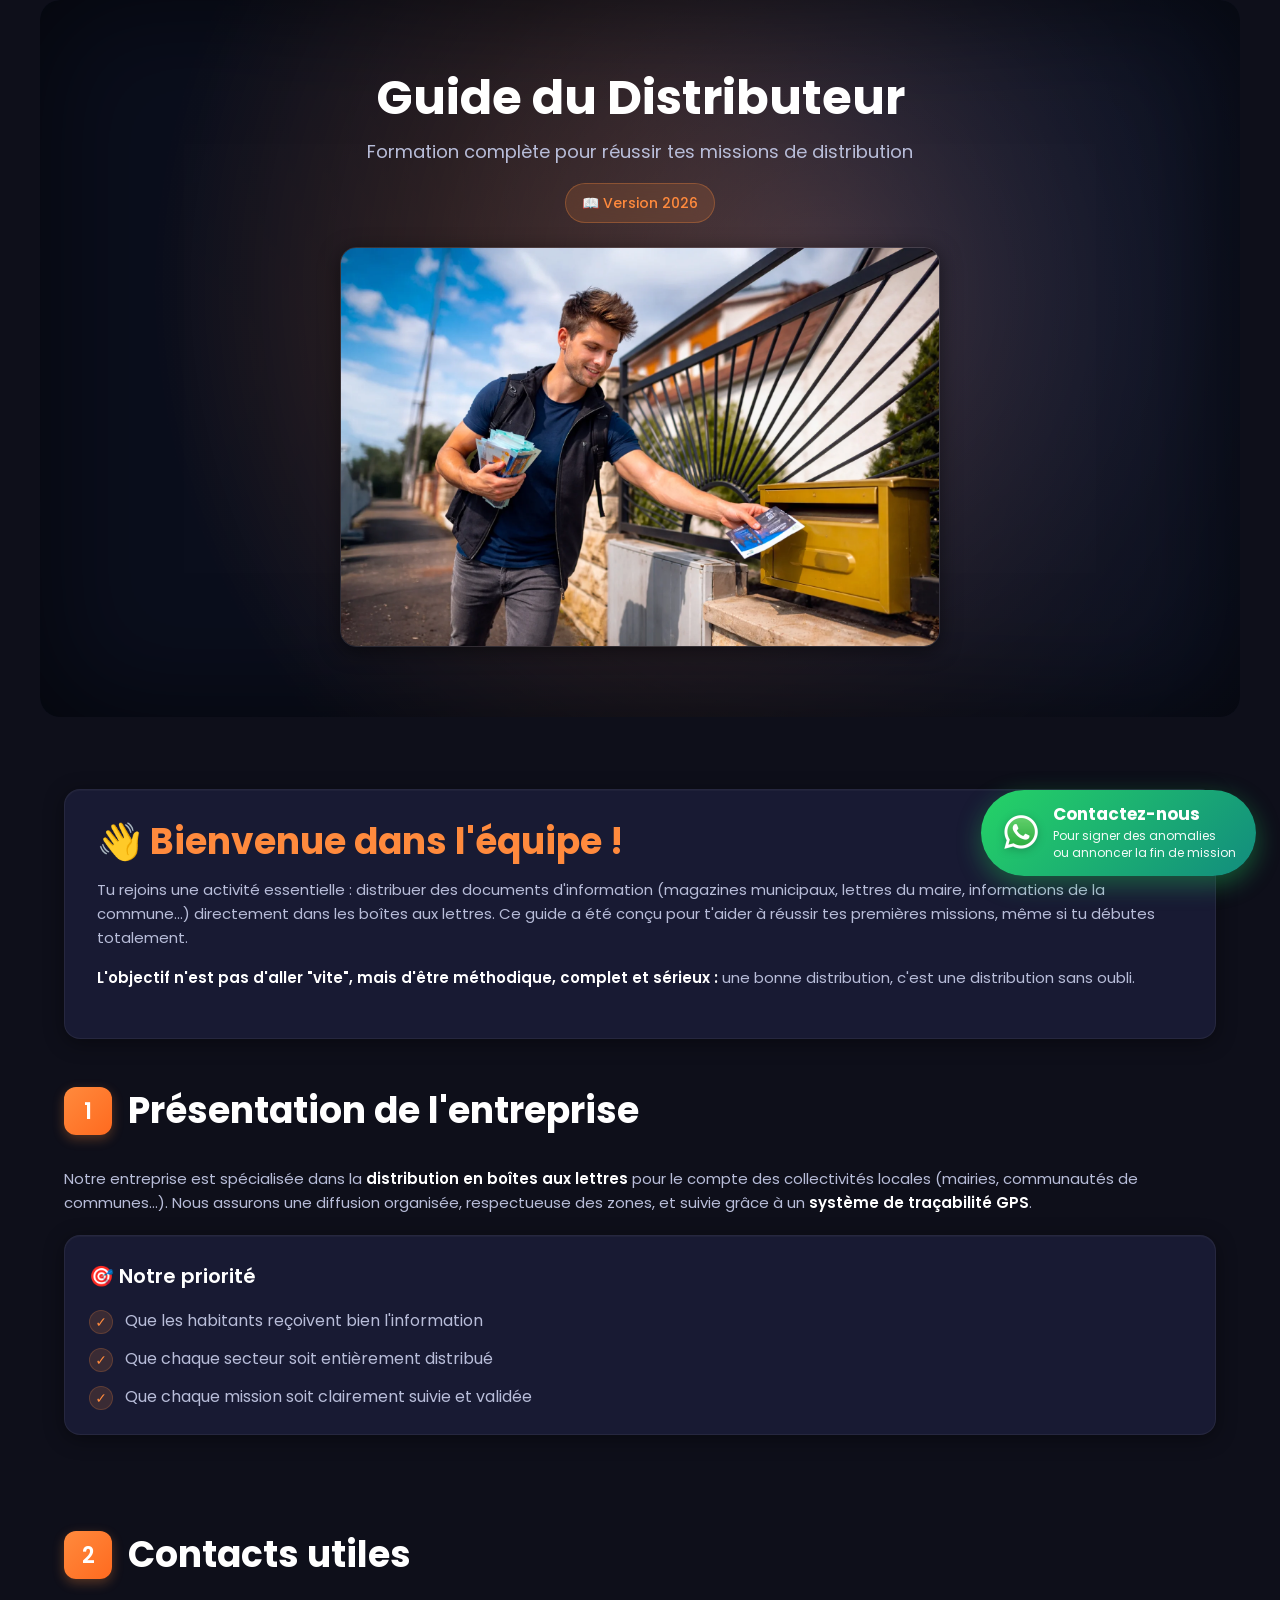
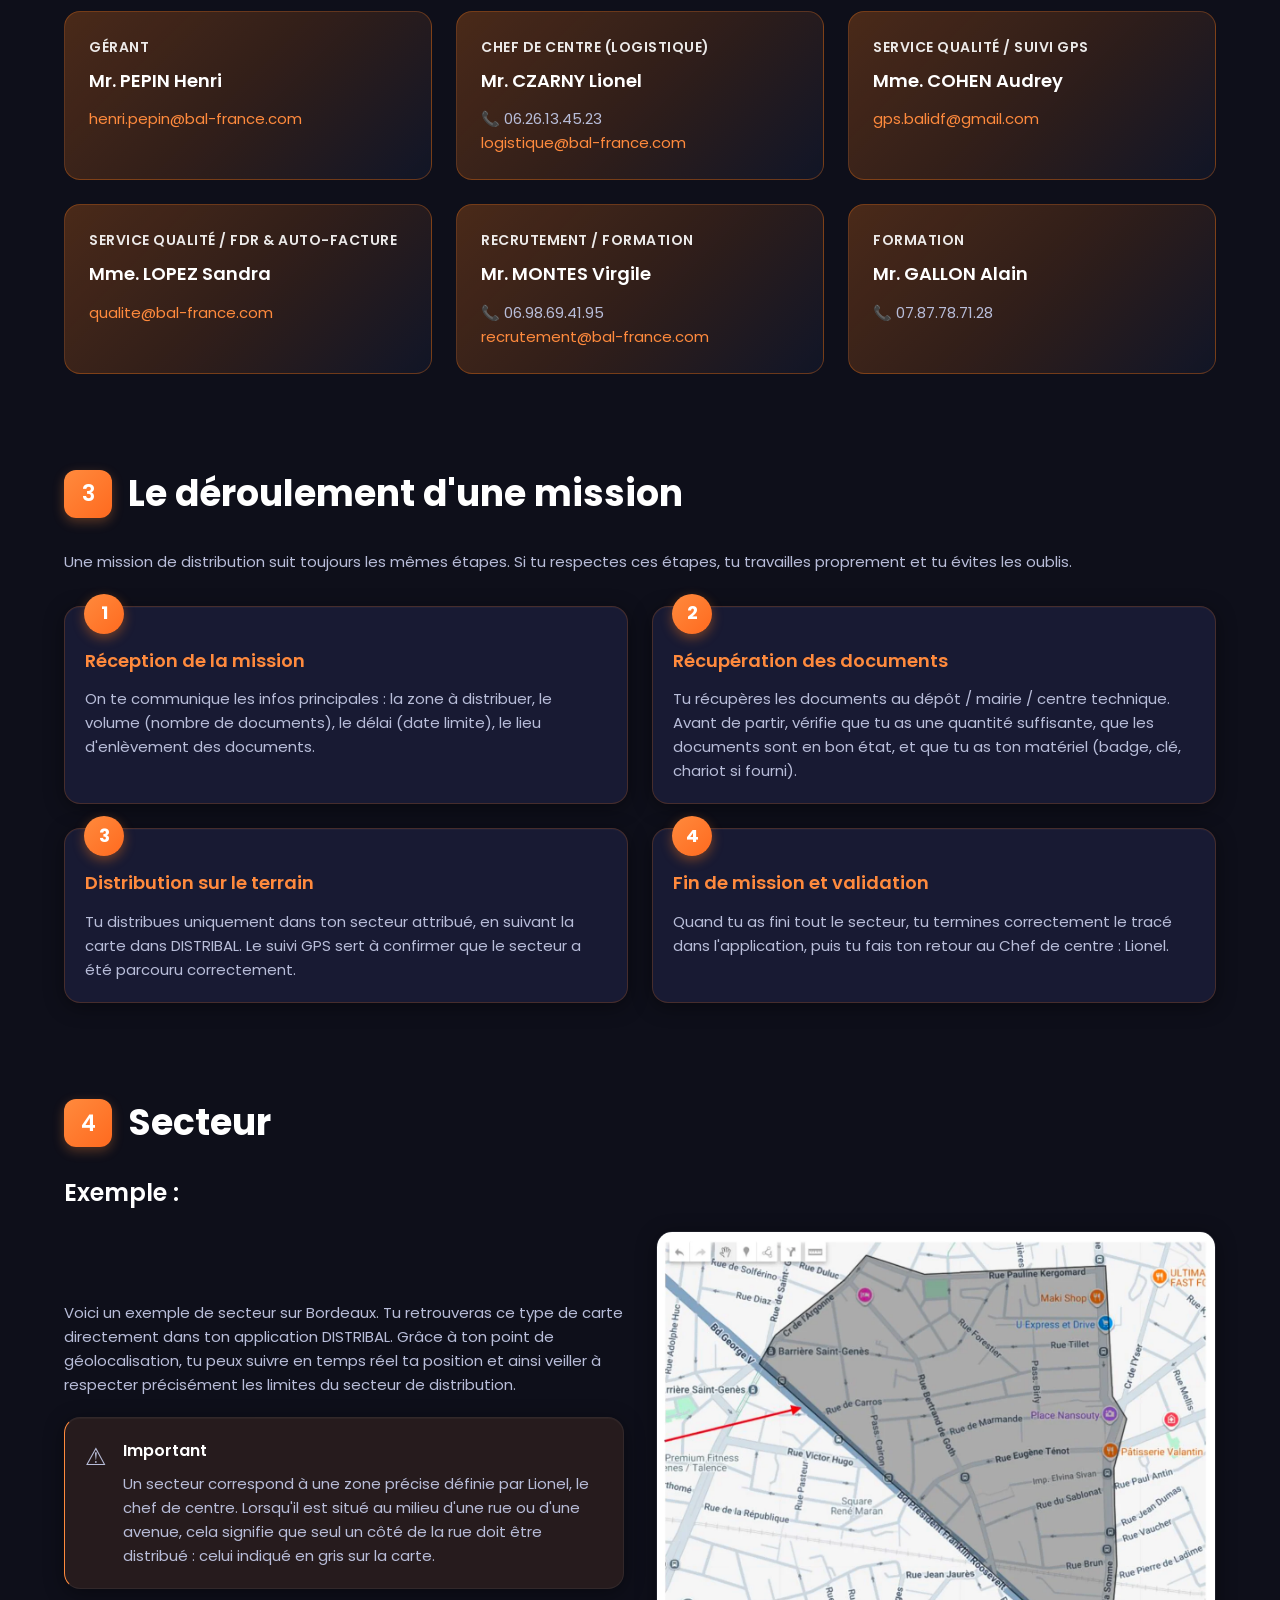
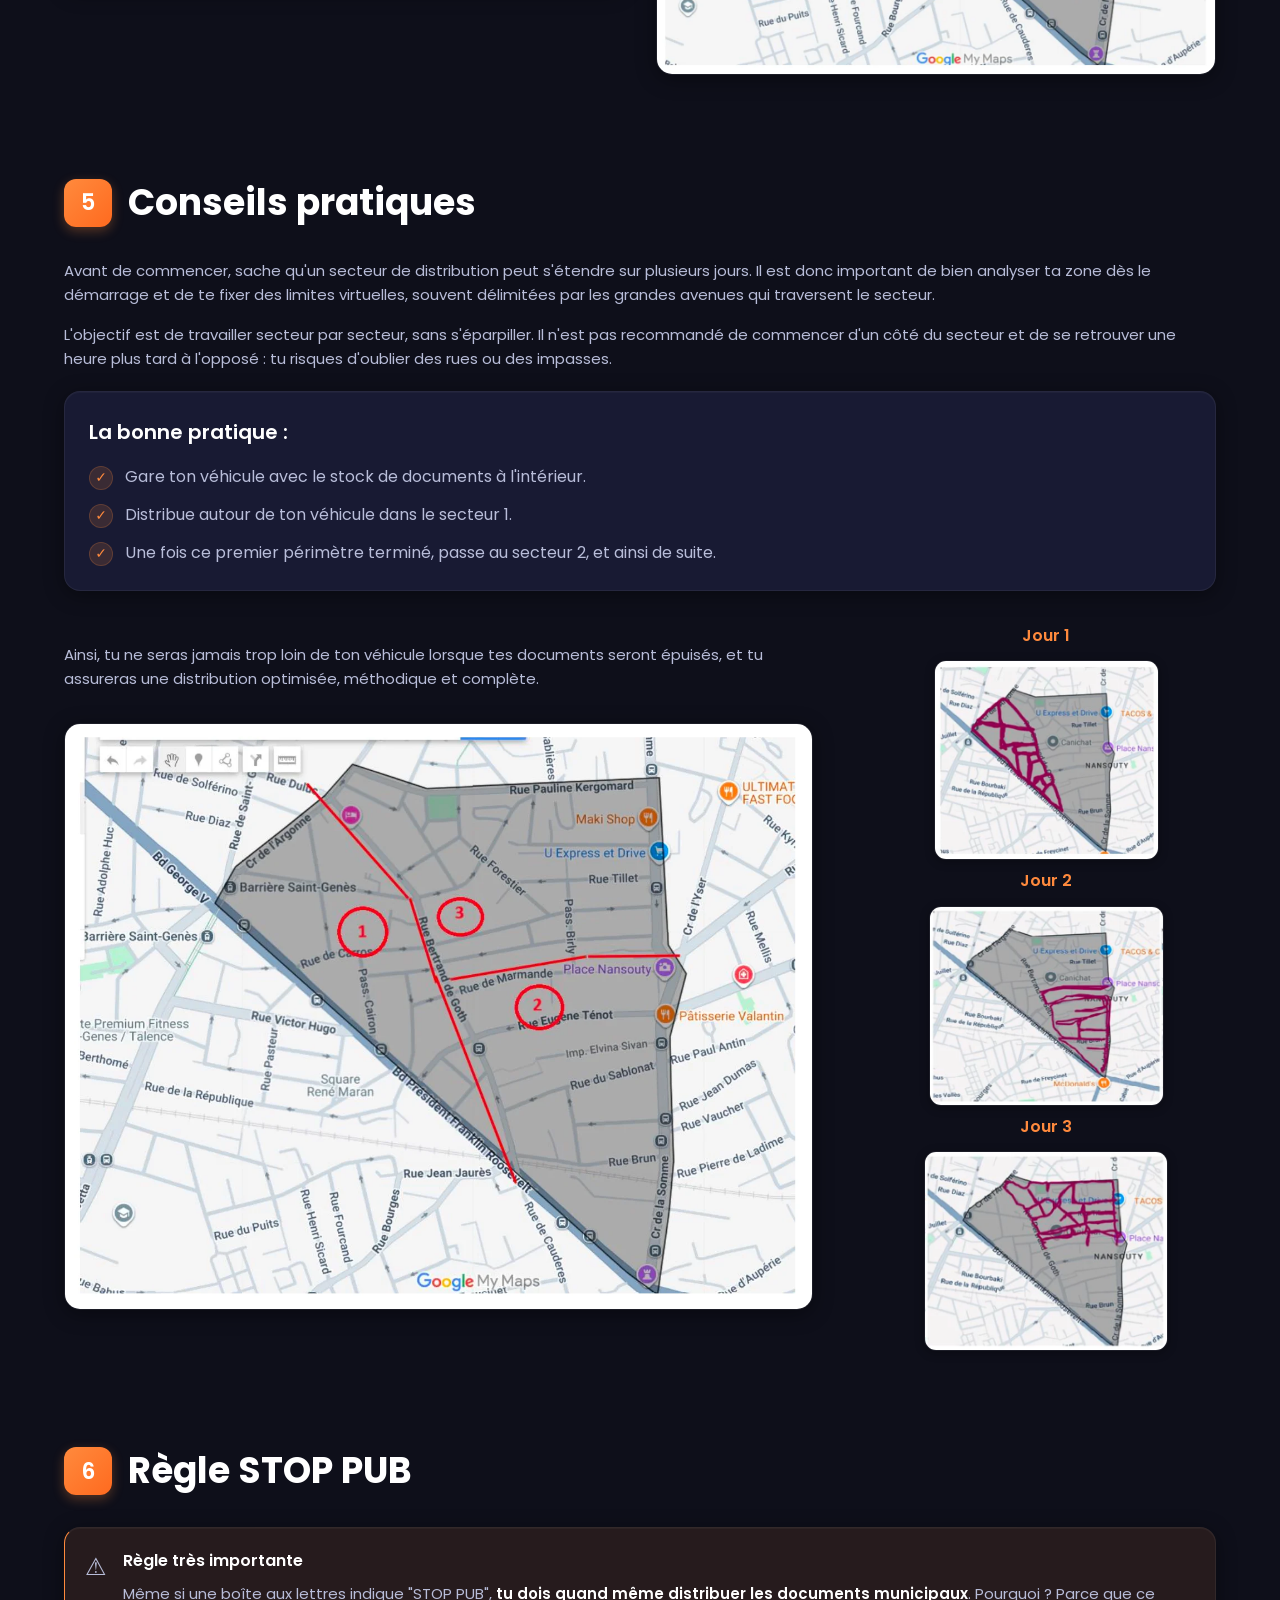
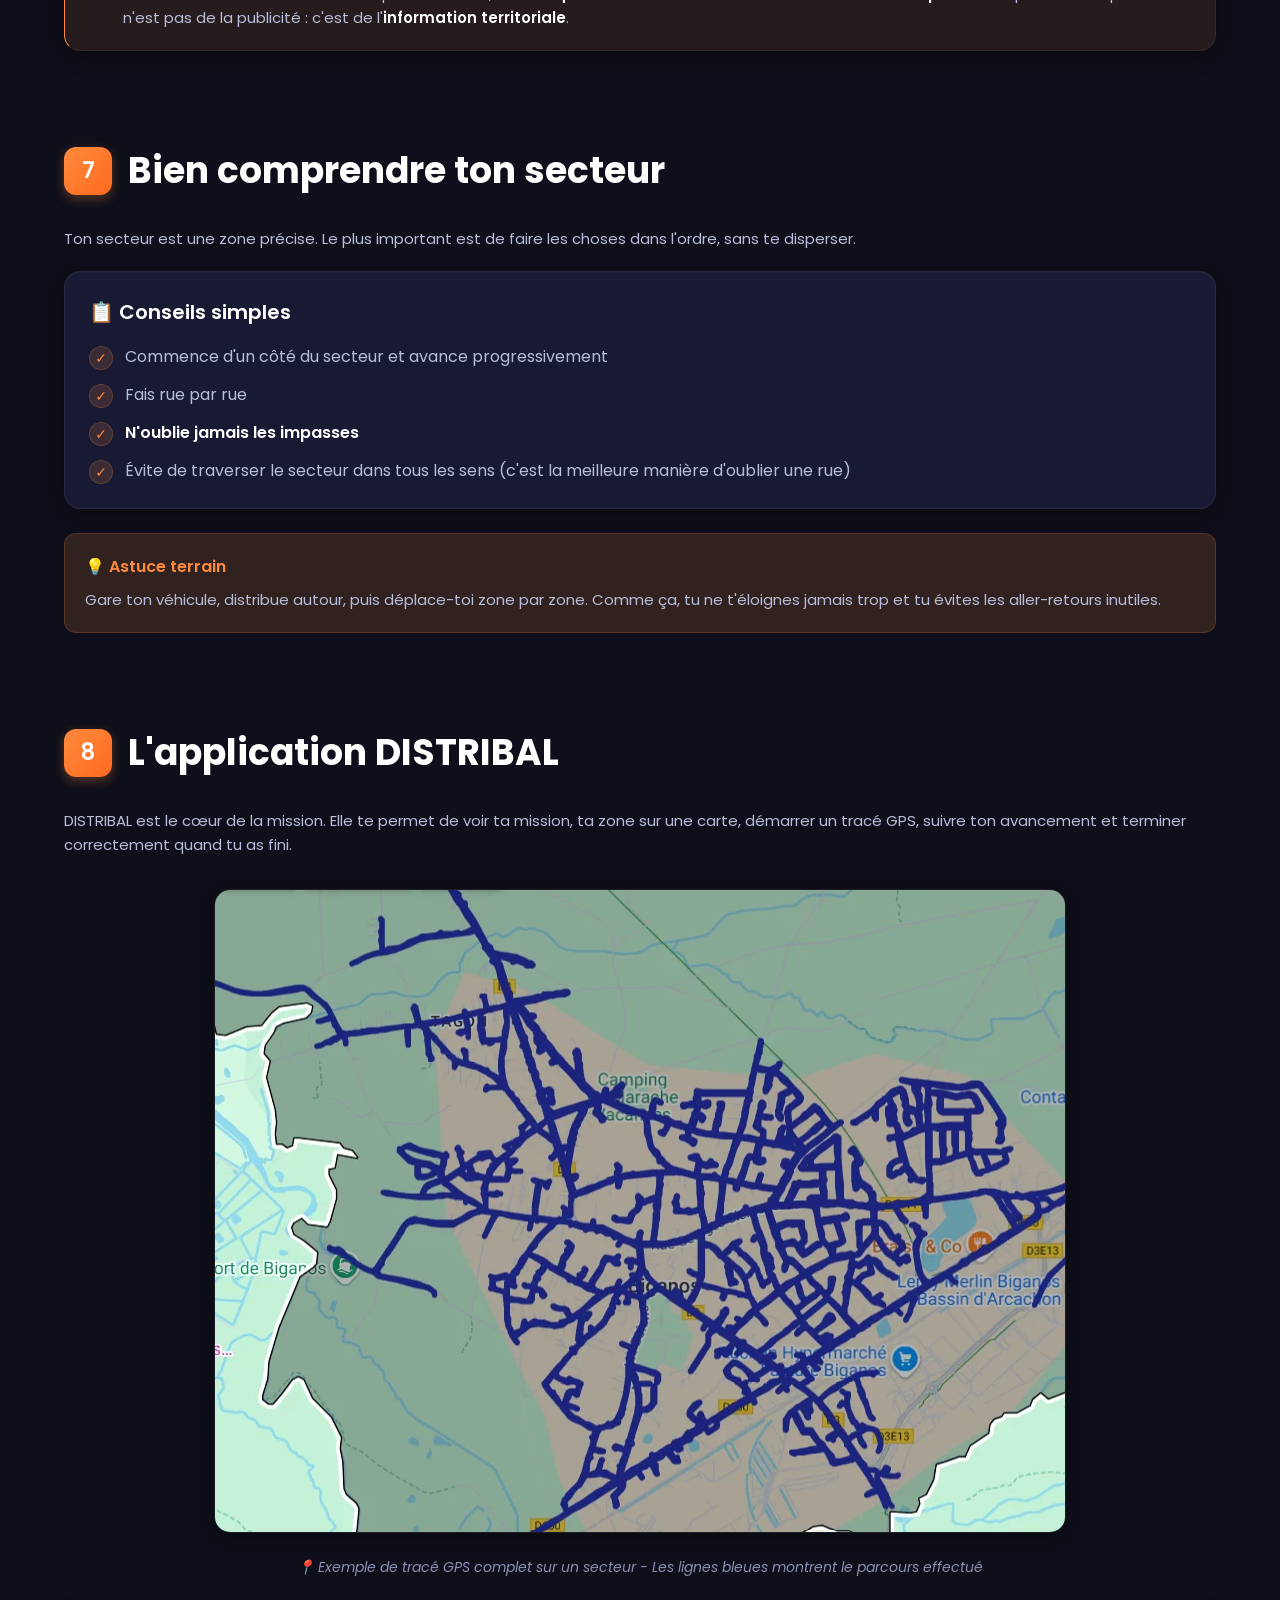
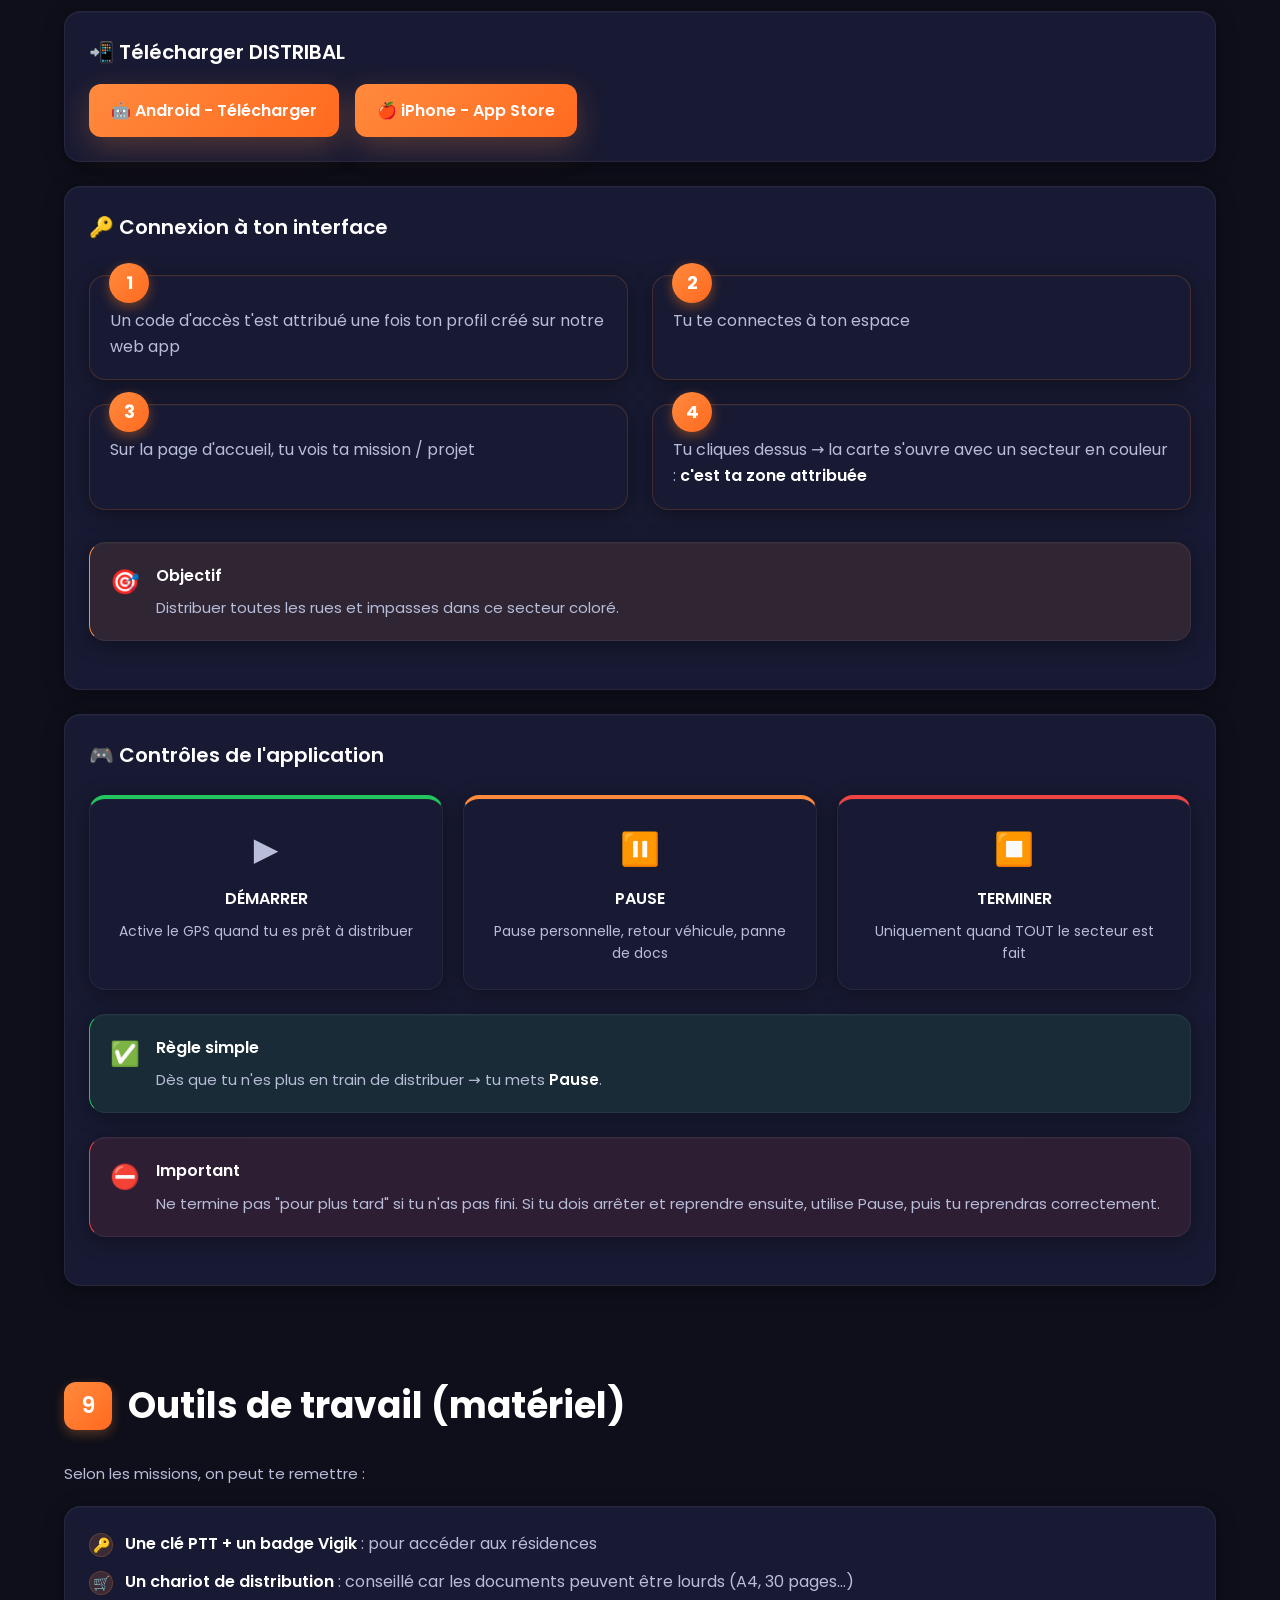
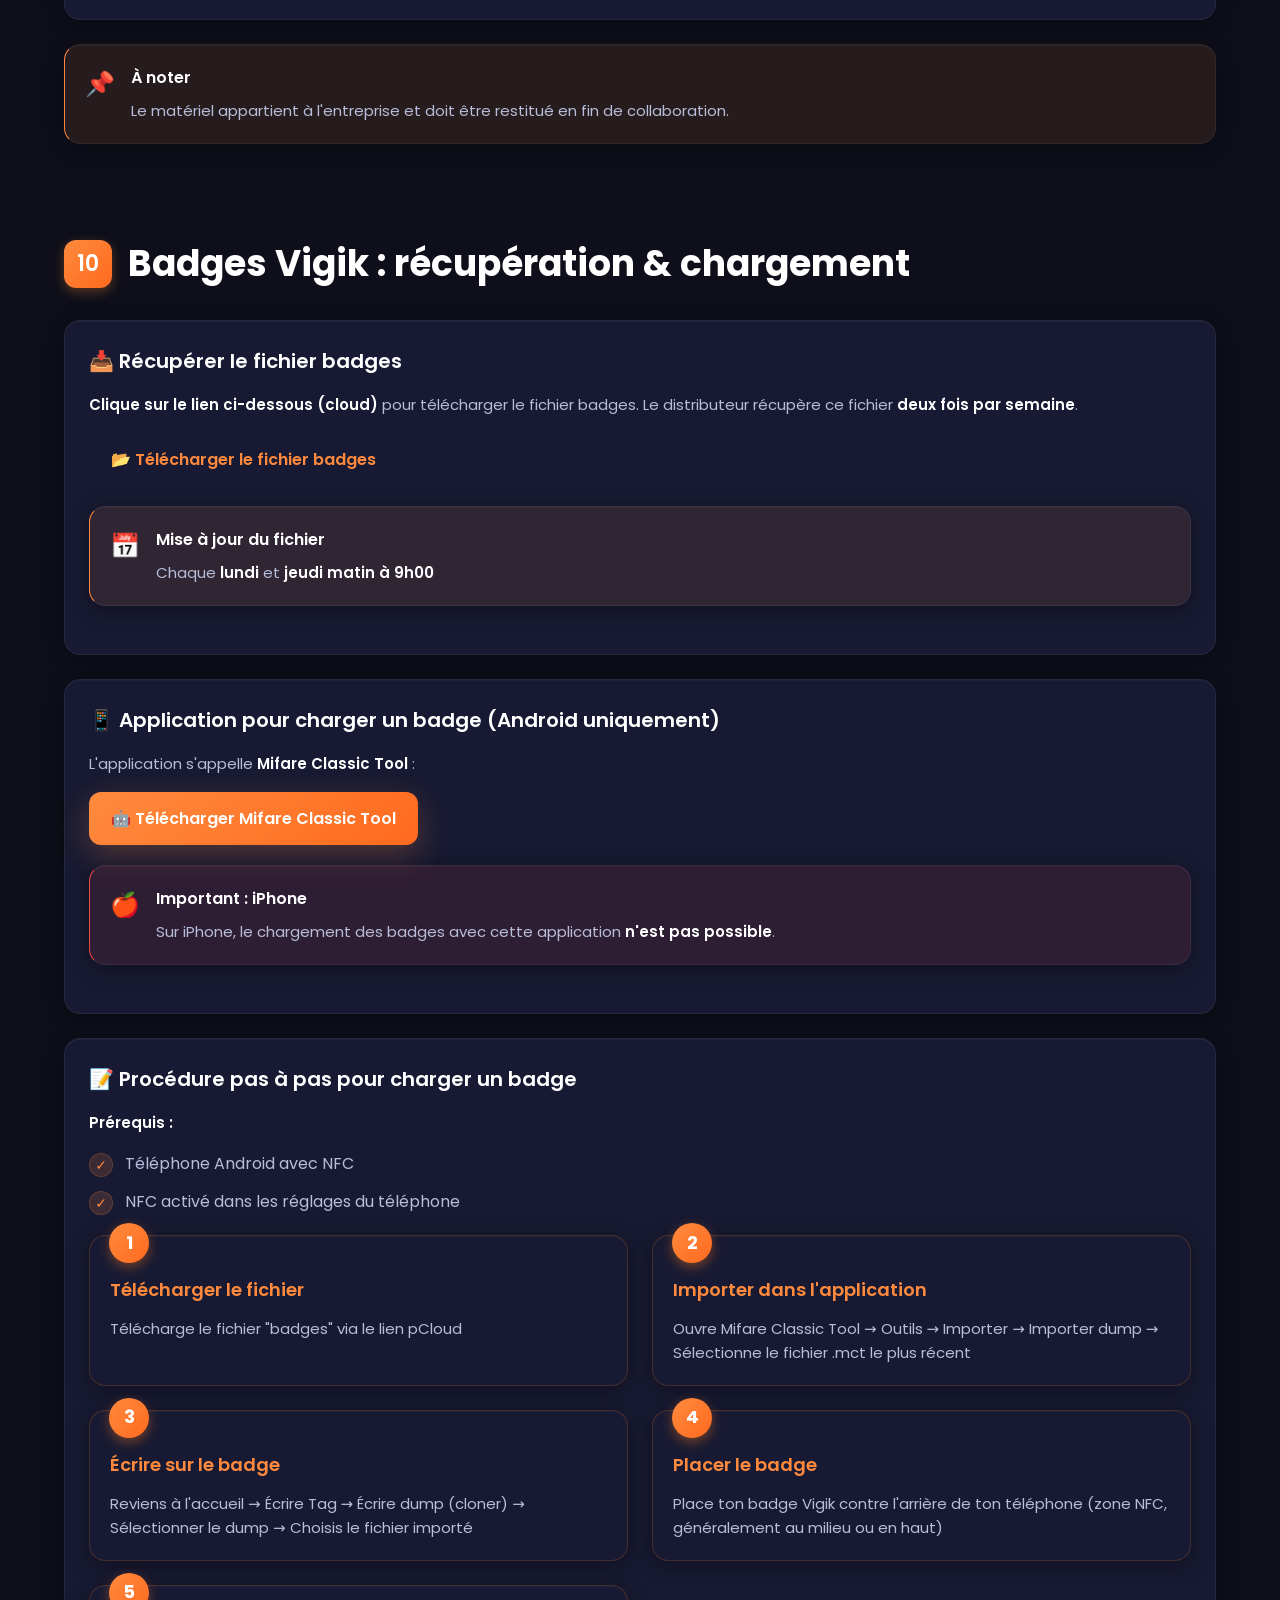
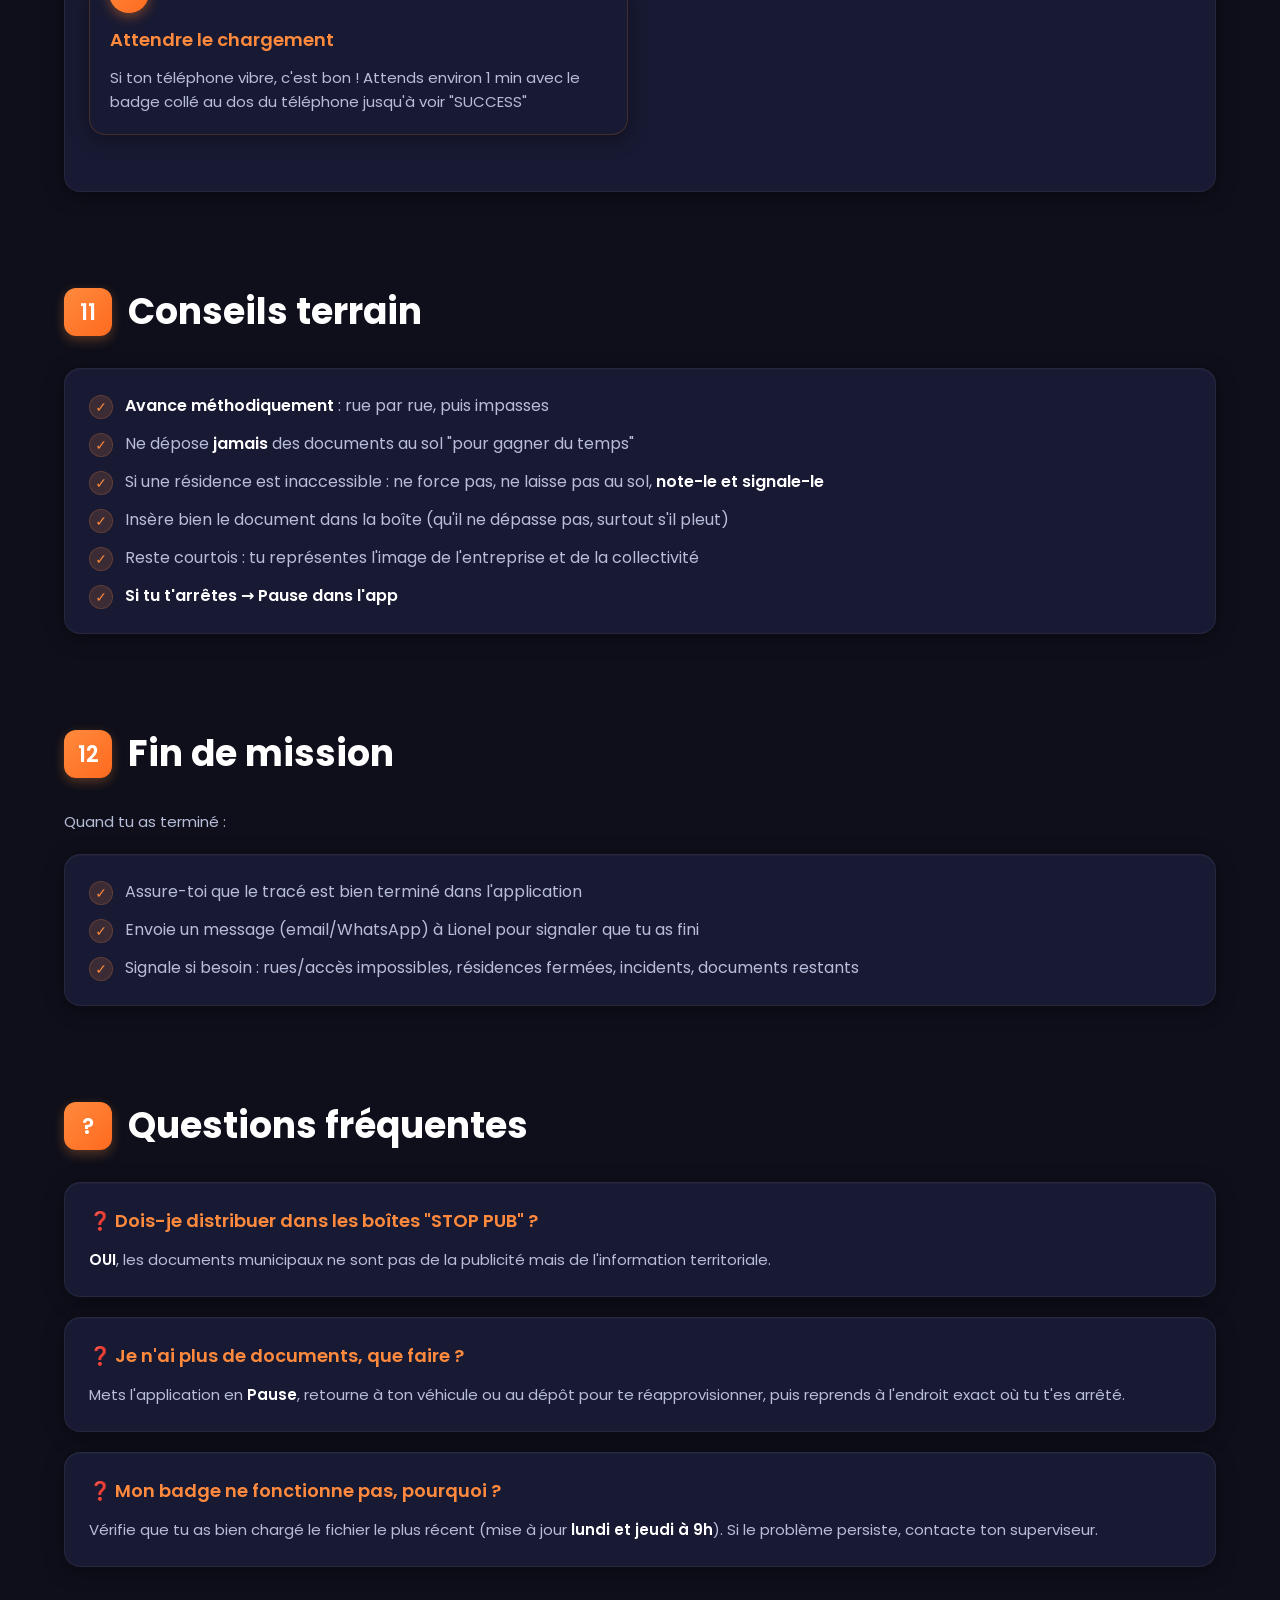
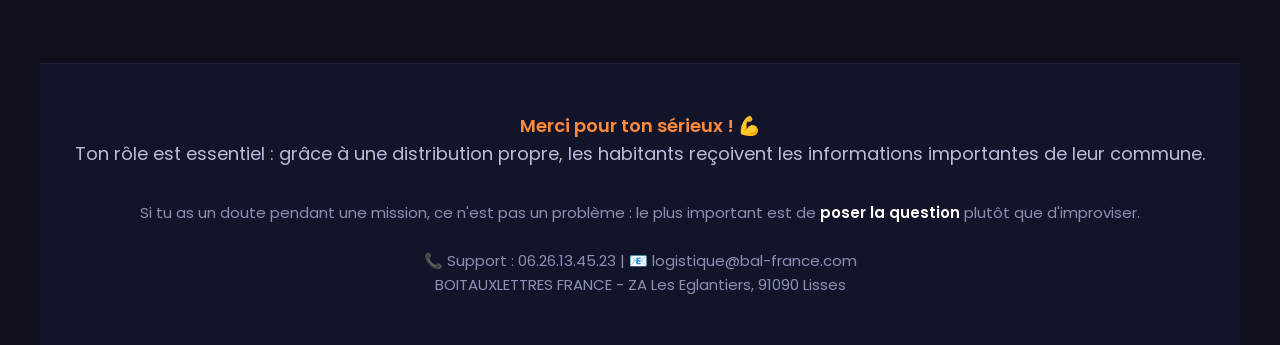
==== index.html @ 95ad5915 "Ajout d'une nouvelle étape Conseils Pratiques" ====
<!DOCTYPE html>
<html lang="fr">
<head>
    <meta charset="UTF-8">
    <meta name="viewport" content="width=device-width, initial-scale=1.0">
    <title>Guide du Distributeur - BOITAUXLETTRES FRANCE</title>
    <link rel="preconnect" href="https://fonts.googleapis.com">
    <link rel="preconnect" href="https://fonts.gstatic.com" crossorigin>
    <link href="https://fonts.googleapis.com/css2?family=Poppins:wght@400;500;600;700&display=swap" rel="stylesheet">
    <link rel="stylesheet" href="styles.css">
</head>
<body>
    <div class="container">
        <!-- Header -->
        <header class="header">
            <img src="[data-uri]" alt="BOITAUXLETTRES FRANCE" class="logo">
            <h1>Guide du Distributeur</h1>
            <p class="subtitle">Formation complète pour réussir tes missions de distribution</p>
            <span class="header-badge">📖 Version 2026</span>
            <!-- Image Guide -->
            <div class="hero-image-container">
                <img src="public/image-guide.webp" alt="Guide du distributeur" class="hero-image">
            </div>
        </header>

        <div class="content">
            <!-- Welcome Box -->
            <div class="welcome-box">
                <h2>👋 Bienvenue dans l'équipe !</h2>
                <p>Tu rejoins une activité essentielle : distribuer des documents d'information (magazines municipaux, lettres du maire, informations de la commune…) directement dans les boîtes aux lettres. Ce guide a été conçu pour t'aider à réussir tes premières missions, même si tu débutes totalement.</p>
                <p style="margin-top: 15px;"><strong>L'objectif n'est pas d'aller "vite", mais d'être méthodique, complet et sérieux :</strong> une bonne distribution, c'est une distribution sans oubli.</p>
            </div>

            <!-- Section 1: Présentation -->
            <section class="section">
                <div class="section-header">
                    <span class="section-number">1</span>
                    <h2 class="section-title">Présentation de l'entreprise</h2>
                </div>
                
                <p>Notre entreprise est spécialisée dans la <strong>distribution en boîtes aux lettres</strong> pour le compte des collectivités locales (mairies, communautés de communes…). Nous assurons une diffusion organisée, respectueuse des zones, et suivie grâce à un <strong>système de traçabilité GPS</strong>.</p>
                
                <div class="card mt-20">
                    <div class="card-title">🎯 Notre priorité</div>
                    <ul class="checklist">
                        <li><span class="checklist-icon">✓</span> Que les habitants reçoivent bien l'information</li>
                        <li><span class="checklist-icon">✓</span> Que chaque secteur soit entièrement distribué</li>
                        <li><span class="checklist-icon">✓</span> Que chaque mission soit clairement suivie et validée</li>
                    </ul>
                </div>
            </section>

            <!-- Section 2: Contacts -->
            <section class="section">
                <div class="section-header">
                    <span class="section-number">2</span>
                    <h2 class="section-title">Contacts utiles</h2>
                </div>
                
                <div class="contacts-grid">
                    <div class="contact-card">
                        <div class="contact-role">Gérant</div>
                        <div class="contact-name">Mr. PEPIN Henri</div>
                        <div class="contact-info">
                            <a href="mailto:henri.pepin@bal-france.com">henri.pepin@bal-france.com</a>
                        </div>
                    </div>
                    <div class="contact-card">
                        <div class="contact-role">Chef de centre (Logistique)</div>
                        <div class="contact-name">Mr. CZARNY Lionel</div>
                        <div class="contact-info">
                            📞 06.26.13.45.23<br>
                            <a href="mailto:logistique@bal-france.com">logistique@bal-france.com</a>
                        </div>
                    </div>
                    <div class="contact-card">
                        <div class="contact-role">Service Qualité / Suivi GPS</div>
                        <div class="contact-name">Mme. COHEN Audrey</div>
                        <div class="contact-info">
                            <a href="mailto:gps.balidf@gmail.com">gps.balidf@gmail.com</a>
                        </div>
                    </div>
                    <div class="contact-card">
                        <div class="contact-role">Service Qualité / FDR & Auto-Facture</div>
                        <div class="contact-name">Mme. LOPEZ Sandra</div>
                        <div class="contact-info">
                            <a href="mailto:qualite@bal-france.com">qualite@bal-france.com</a>
                        </div>
                    </div>
                    <div class="contact-card">
                        <div class="contact-role">Recrutement / Formation</div>
                        <div class="contact-name">Mr. MONTES Virgile</div>
                        <div class="contact-info">
                            📞 06.98.69.41.95<br>
                            <a href="mailto:recrutement@bal-france.com">recrutement@bal-france.com</a>
                        </div>
                    </div>
                    <div class="contact-card">
                        <div class="contact-role">Formation</div>
                        <div class="contact-name">Mr. GALLON Alain</div>
                        <div class="contact-info">
                            📞 07.87.78.71.28
                        </div>
                    </div>
                </div>
            </section>

            <!-- Section 3: Déroulement mission -->
            <section class="section">
                <div class="section-header">
                    <span class="section-number">3</span>
                    <h2 class="section-title">Le déroulement d'une mission</h2>
                </div>
                
                <p class="mb-20">Une mission de distribution suit toujours les mêmes étapes. Si tu respectes ces étapes, tu travailles proprement et tu évites les oublis.</p>
                
                <div class="steps">
                    <div class="step">
                        <div class="step-content">
                            <div class="step-title">Réception de la mission</div>
                            <p>On te communique les infos principales : la zone à distribuer, le volume (nombre de documents), le délai (date limite), le lieu d'enlèvement des documents.</p>
                        </div>
                    </div>
                    <div class="step">
                        <div class="step-content">
                            <div class="step-title">Récupération des documents</div>
                            <p>Tu récupères les documents au dépôt / mairie / centre technique. Avant de partir, vérifie que tu as une quantité suffisante, que les documents sont en bon état, et que tu as ton matériel (badge, clé, chariot si fourni).</p>
                        </div>
                    </div>
                    <div class="step">
                        <div class="step-content">
                            <div class="step-title">Distribution sur le terrain</div>
                            <p>Tu distribues uniquement dans ton secteur attribué, en suivant la carte dans DISTRIBAL. Le suivi GPS sert à confirmer que le secteur a été parcouru correctement.</p>
                        </div>
                    </div>
                    <div class="step">
                        <div class="step-content">
                            <div class="step-title">Fin de mission et validation</div>
                            <p>Quand tu as fini tout le secteur, tu termines correctement le tracé dans l'application, puis tu fais ton retour au Chef de centre : Lionel.</p>
                        </div>
                    </div>
                </div>
            </section>

            <!-- Section 4: Secteur -->
            <section class="section">
                <div class="section-header">
                    <span class="section-number">4</span>
                    <h2 class="section-title">Secteur</h2>
                </div>
                
                <h3 style="margin-bottom: 16px;">Exemple :</h3>
                
                <div class="sector-layout">
                    <div class="sector-text">
                        <p class="mb-20">Voici un exemple de secteur sur Bordeaux. Tu retrouveras ce type de carte directement dans ton application DISTRIBAL. Grâce à ton point de géolocalisation, tu peux suivre en temps réel ta position et ainsi veiller à respecter précisément les limites du secteur de distribution.</p>
                        
                        <div class="alert alert-warning">
                            <span class="alert-icon">⚠️</span>
                            <div>
                                <div class="alert-title">Important</div>
                                <div class="alert-text">Un secteur correspond à une zone précise définie par Lionel, le chef de centre. Lorsqu'il est situé au milieu d'une rue ou d'une avenue, cela signifie que seul un côté de la rue doit être distribué : celui indiqué en gris sur la carte.</div>
                            </div>
                        </div>
                    </div>
                    <div class="sector-image-container">
                        <img src="public/carte-a-cheval.webp" alt="Exemple de secteur de distribution" class="sector-image">
                    </div>
                </div>
            </section>

            <!-- Section 5: Conseils pratiques -->
            <section class="section">
                <div class="section-header">
                    <span class="section-number">5</span>
                    <h2 class="section-title">Conseils pratiques</h2>
                </div>
                
                <p>Avant de commencer, sache qu'un secteur de distribution peut s'étendre sur plusieurs jours. Il est donc important de bien analyser ta zone dès le démarrage et de te fixer des limites virtuelles, souvent délimitées par les grandes avenues qui traversent le secteur.</p>
                
                <p>L'objectif est de travailler secteur par secteur, sans s'éparpiller. Il n'est pas recommandé de commencer d'un côté du secteur et de se retrouver une heure plus tard à l'opposé : tu risques d'oublier des rues ou des impasses.</p>
                
                <div class="card mt-20">
                    <div class="card-title">La bonne pratique :</div>
                    <ul class="checklist">
                        <li><span class="checklist-icon">✓</span><span>Gare ton véhicule avec le stock de documents à l'intérieur.</span></li>
                        <li><span class="checklist-icon">✓</span><span>Distribue autour de ton véhicule dans le secteur 1.</span></li>
                        <li><span class="checklist-icon">✓</span><span>Une fois ce premier périmètre terminé, passe au secteur 2, et ainsi de suite.</span></li>
                    </ul>
                </div>
                                
                <div class="conseils-layout">
                    <div class="conseils-image-main">
                        <p class="mt-20">Ainsi, tu ne seras jamais trop loin de ton véhicule lorsque tes documents seront épuisés, et tu assureras une distribution optimisée, méthodique et complète.</p>
                        <img src="public/conseils-pratiques.webp" alt="Conseils pratiques" class="conseils-main-image">
                    </div>
                    <div class="conseils-days-container">
                        <div class="conseils-day-item">
                            <div class="conseils-day-content">
                                <div class="conseils-day-title">Jour 1</div>
                                <img src="public/jour-1.webp" alt="Jour 1" class="conseils-day-image">
                            </div>
                        </div>
                        <div class="conseils-day-item">
                            <div class="conseils-day-content">
                                <div class="conseils-day-title">Jour 2</div>
                                <img src="public/jour-2.webp" alt="Jour 2" class="conseils-day-image">
                            </div>
                        </div>
                        <div class="conseils-day-item">
                            <div class="conseils-day-content">
                                <div class="conseils-day-title">Jour 3</div>
                                <img src="public/jour-3.webp" alt="Jour 3" class="conseils-day-image">
                            </div>
                        </div>
                    </div>
                </div>
            </section>

            <!-- Section 6: STOP PUB -->
            <section class="section">
                <div class="section-header">
                    <span class="section-number">6</span>
                    <h2 class="section-title">Règle STOP PUB</h2>
                </div>
                
                <div class="alert alert-warning">
                    <span class="alert-icon">⚠️</span>
                    <div>
                        <div class="alert-title">Règle très importante</div>
                        <div class="alert-text">Même si une boîte aux lettres indique "STOP PUB", <strong>tu dois quand même distribuer les documents municipaux</strong>. Pourquoi ? Parce que ce n'est pas de la publicité : c'est de l'<strong>information territoriale</strong>.</div>
                    </div>
                </div>
            </section>

            <!-- Section 7: Comprendre son secteur -->
            <section class="section">
                <div class="section-header">
                    <span class="section-number">7</span>
                    <h2 class="section-title">Bien comprendre ton secteur</h2>
                </div>
                
                <p>Ton secteur est une zone précise. Le plus important est de faire les choses dans l'ordre, sans te disperser.</p>
                
                <div class="card mt-20">
                    <div class="card-title">📋 Conseils simples</div>
                    <ul class="checklist">
                        <li><span class="checklist-icon">✓</span> Commence d'un côté du secteur et avance progressivement</li>
                        <li><span class="checklist-icon">✓</span> Fais rue par rue</li>
                        <li><span class="checklist-icon">✓</span> <strong>N'oublie jamais les impasses</strong></li>
                        <li><span class="checklist-icon">✓</span> Évite de traverser le secteur dans tous les sens (c'est la meilleure manière d'oublier une rue)</li>
                    </ul>
                </div>
                
                <div class="tip-box">
                    <div class="tip-box-title">💡 Astuce terrain</div>
                    <p>Gare ton véhicule, distribue autour, puis déplace-toi zone par zone. Comme ça, tu ne t'éloignes jamais trop et tu évites les aller-retours inutiles.</p>
                </div>
            </section>

            <!-- Section 6: Application DISTRIBAL -->
            <section class="section">
                <div class="section-header">
                    <span class="section-number">8</span>
                    <h2 class="section-title">L'application DISTRIBAL</h2>
                </div>
                
                <p class="mb-20">DISTRIBAL est le cœur de la mission. Elle te permet de voir ta mission, ta zone sur une carte, démarrer un tracé GPS, suivre ton avancement et terminer correctement quand tu as fini.</p>

                <!-- Image GPS -->
                <div class="gps-image-container">
                    <img src="[data-uri]" alt="Exemple de tracé GPS DISTRIBAL">
                    <div class="gps-caption">📍 Exemple de tracé GPS complet sur un secteur - Les lignes bleues montrent le parcours effectué</div>
                </div>

                <div class="card">
                    <div class="card-title">📲 Télécharger DISTRIBAL</div>
                    <div class="btn-group">
                        <a href="https://drive.usercontent.google.com/download?id=1DxhVIw3whpWBcs2_xnHcZwCivgx8ipgJ&export=download" class="btn btn-success">
                            🤖 Android - Télécharger
                        </a>
                        <a href="https://apps.apple.com/fr/app/distribal/id6755594489" class="btn btn-primary">
                            🍎 iPhone - App Store
                        </a>
                    </div>
                </div>

                <div class="card">
                    <div class="card-title">🔑 Connexion à ton interface</div>
                    <div class="steps">
                        <div class="step">
                            <div class="step-content">Un code d'accès t'est attribué une fois ton profil créé sur notre web app</div>
                        </div>
                        <div class="step">
                            <div class="step-content">Tu te connectes à ton espace</div>
                        </div>
                        <div class="step">
                            <div class="step-content">Sur la page d'accueil, tu vois ta mission / projet</div>
                        </div>
                        <div class="step">
                            <div class="step-content">Tu cliques dessus → la carte s'ouvre avec un secteur en couleur : <strong>c'est ta zone attribuée</strong></div>
                        </div>
                    </div>
                    <div class="alert alert-info">
                        <span class="alert-icon">🎯</span>
                        <div>
                            <div class="alert-title">Objectif</div>
                            <div class="alert-text">Distribuer toutes les rues et impasses dans ce secteur coloré.</div>
                        </div>
                    </div>
                </div>

                <div class="card">
                    <div class="card-title">🎮 Contrôles de l'application</div>
                    <div class="app-controls">
                        <div class="app-control start">
                            <div class="app-control-icon">▶️</div>
                            <div class="app-control-title">DÉMARRER</div>
                            <div class="app-control-desc">Active le GPS quand tu es prêt à distribuer</div>
                        </div>
                        <div class="app-control pause">
                            <div class="app-control-icon">⏸️</div>
                            <div class="app-control-title">PAUSE</div>
                            <div class="app-control-desc">Pause personnelle, retour véhicule, panne de docs</div>
                        </div>
                        <div class="app-control stop">
                            <div class="app-control-icon">⏹️</div>
                            <div class="app-control-title">TERMINER</div>
                            <div class="app-control-desc">Uniquement quand TOUT le secteur est fait</div>
                        </div>
                    </div>
                    
                    <div class="alert alert-success">
                        <span class="alert-icon">✅</span>
                        <div>
                            <div class="alert-title">Règle simple</div>
                            <div class="alert-text">Dès que tu n'es plus en train de distribuer → tu mets <strong>Pause</strong>.</div>
                        </div>
                    </div>
                    
                    <div class="alert alert-danger">
                        <span class="alert-icon">⛔</span>
                        <div>
                            <div class="alert-title">Important</div>
                            <div class="alert-text">Ne termine pas "pour plus tard" si tu n'as pas fini. Si tu dois arrêter et reprendre ensuite, utilise Pause, puis tu reprendras correctement.</div>
                        </div>
                    </div>
                </div>
            </section>

            <!-- Section 8: Matériel -->
            <section class="section">
                <div class="section-header">
                    <span class="section-number">9</span>
                    <h2 class="section-title">Outils de travail (matériel)</h2>
                </div>
                
                <p>Selon les missions, on peut te remettre :</p>
                
                <div class="card mt-20">
                    <ul class="checklist">
                        <li><span class="checklist-icon">🔑</span><span><strong>Une clé PTT + un badge Vigik</strong> : pour accéder aux résidences</span></li>
                        <li><span class="checklist-icon">🛒</span><span><strong>Un chariot de distribution</strong> : conseillé car les documents peuvent être lourds (A4, 30 pages…)</span></li>
                    </ul>
                </div>
                
                <div class="alert alert-info">
                    <span class="alert-icon">📌</span>
                    <div>
                        <div class="alert-title">À noter</div>
                        <div class="alert-text">Le matériel appartient à l'entreprise et doit être restitué en fin de collaboration.</div>
                    </div>
                </div>
            </section>

            <!-- Section 9: Badges -->
            <section class="section">
                <div class="section-header">
                    <span class="section-number">10</span>
                    <h2 class="section-title">Badges Vigik : récupération & chargement</h2>
                </div>
                
                <div class="card">
                    <div class="card-title">📥 Récupérer le fichier badges</div>
                    <p><strong>Clique sur le lien ci-dessous (cloud)</strong> pour télécharger le fichier badges. Le distributeur récupère ce fichier <strong>deux fois par semaine</strong>.</p>
                    <div class="btn-group">
                        <a href="https://e.pcloud.link/publink/show?code=kZMsaOZFe2mdtGX7VYJMrklXspR0BnjxNdX" class="btn btn-accent">
                            📂 Télécharger le fichier badges
                        </a>
                    </div>
                    <div class="alert alert-warning mt-20">
                        <span class="alert-icon">📅</span>
                        <div>
                            <div class="alert-title">Mise à jour du fichier</div>
                            <div class="alert-text">Chaque <strong>lundi</strong> et <strong>jeudi matin à 9h00</strong></div>
                        </div>
                    </div>
                </div>

                <div class="card">
                    <div class="card-title">📱 Application pour charger un badge (Android uniquement)</div>
                    <p>L'application s'appelle <strong>Mifare Classic Tool</strong> :</p>
                    <div class="btn-group">
                        <a href="https://play.google.com/store/apps/details?id=de.syss.MifareClassicTool&hl=fr" class="btn btn-success">
                            🤖 Télécharger Mifare Classic Tool
                        </a>
                    </div>
                    <div class="alert alert-danger mt-20">
                        <span class="alert-icon">🍎</span>
                        <div>
                            <div class="alert-title">Important : iPhone</div>
                            <div class="alert-text">Sur iPhone, le chargement des badges avec cette application <strong>n'est pas possible</strong>.</div>
                        </div>
                    </div>
                </div>

                <div class="card">
                    <div class="card-title">📝 Procédure pas à pas pour charger un badge</div>
                    
                    <p><strong>Prérequis :</strong></p>
                    <ul class="checklist">
                        <li><span class="checklist-icon">✓</span> Téléphone Android avec NFC</li>
                        <li><span class="checklist-icon">✓</span> NFC activé dans les réglages du téléphone</li>
                    </ul>
                    
                    <div class="steps mt-20">
                        <div class="step">
                            <div class="step-content">
                                <div class="step-title">Télécharger le fichier</div>
                                <p>Télécharge le fichier "badges" via le lien pCloud</p>
                            </div>
                        </div>
                        <div class="step">
                            <div class="step-content">
                                <div class="step-title">Importer dans l'application</div>
                                <p>Ouvre Mifare Classic Tool → Outils → Importer → Importer dump → Sélectionne le fichier .mct le plus récent</p>
                            </div>
                        </div>
                        <div class="step">
                            <div class="step-content">
                                <div class="step-title">Écrire sur le badge</div>
                                <p>Reviens à l'accueil → Écrire Tag → Écrire dump (cloner) → Sélectionner le dump → Choisis le fichier importé</p>
                            </div>
                        </div>
                        <div class="step">
                            <div class="step-content">
                                <div class="step-title">Placer le badge</div>
                                <p>Place ton badge Vigik contre l'arrière de ton téléphone (zone NFC, généralement au milieu ou en haut)</p>
                            </div>
                        </div>
                        <div class="step">
                            <div class="step-content">
                                <div class="step-title">Attendre le chargement</div>
                                <p>Si ton téléphone vibre, c'est bon ! Attends environ 1 min avec le badge collé au dos du téléphone jusqu'à voir "SUCCESS"</p>
                            </div>
                        </div>
                    </div>
                </div>
            </section>

            <!-- Section 11: Conseils terrain -->
            <section class="section">
                <div class="section-header">
                    <span class="section-number">11</span>
                    <h2 class="section-title">Conseils terrain</h2>
                </div>
                
                <div class="card">
                    <ul class="checklist">
                        <li><span class="checklist-icon">✓</span><span><strong>Avance méthodiquement</strong> : rue par rue, puis impasses</span></li>
                        <li><span class="checklist-icon">✓</span><span>Ne dépose <strong>jamais</strong> des documents au sol "pour gagner du temps"</span></li>
                        <li><span class="checklist-icon">✓</span><span>Si une résidence est inaccessible : ne force pas, ne laisse pas au sol, <strong>note-le et signale-le</strong></span></li>
                        <li><span class="checklist-icon">✓</span><span>Insère bien le document dans la boîte (qu'il ne dépasse pas, surtout s'il pleut)</span></li>
                        <li><span class="checklist-icon">✓</span><span>Reste courtois : tu représentes l'image de l'entreprise et de la collectivité</span></li>
                        <li><span class="checklist-icon">✓</span><span><strong>Si tu t'arrêtes → Pause dans l'app</strong></span></li>
                    </ul>
                </div>
            </section>

            <!-- Section 11: Fin de mission -->
            <section class="section">
                <div class="section-header">
                    <span class="section-number">12</span>
                    <h2 class="section-title">Fin de mission</h2>
                </div>
                
                <p>Quand tu as terminé :</p>
                
                <div class="card mt-20">
                    <ul class="checklist">
                        <li><span class="checklist-icon">✓</span> Assure-toi que le tracé est bien terminé dans l'application</li>
                        <li><span class="checklist-icon">✓</span> Envoie un message (email/WhatsApp) à Lionel pour signaler que tu as fini</li>
                        <li><span class="checklist-icon">✓</span> Signale si besoin : rues/accès impossibles, résidences fermées, incidents, documents restants</li>
                    </ul>
                </div>
            </section>

            <!-- FAQ -->
            <section class="section">
                <div class="section-header">
                    <span class="section-number">?</span>
                    <h2 class="section-title">Questions fréquentes</h2>
                </div>
                
                <div class="faq-item">
                    <div class="faq-question">❓ Dois-je distribuer dans les boîtes "STOP PUB" ?</div>
                    <div class="faq-answer"><strong>OUI</strong>, les documents municipaux ne sont pas de la publicité mais de l'information territoriale.</div>
                </div>
                
                <div class="faq-item">
                    <div class="faq-question">❓ Je n'ai plus de documents, que faire ?</div>
                    <div class="faq-answer">Mets l'application en <strong>Pause</strong>, retourne à ton véhicule ou au dépôt pour te réapprovisionner, puis reprends à l'endroit exact où tu t'es arrêté.</div>
                </div>
                
                <div class="faq-item">
                    <div class="faq-question">❓ Mon badge ne fonctionne pas, pourquoi ?</div>
                    <div class="faq-answer">Vérifie que tu as bien chargé le fichier le plus récent (mise à jour <strong>lundi et jeudi à 9h</strong>). Si le problème persiste, contacte ton superviseur.</div>
                </div>
            </section>
        </div>

        <!-- Footer -->
        <footer class="footer">
            <div class="footer-message">
                <strong>Merci pour ton sérieux ! 💪</strong><br>
                Ton rôle est essentiel : grâce à une distribution propre, les habitants reçoivent les informations importantes de leur commune.
            </div>
            <div class="footer-contact">
                Si tu as un doute pendant une mission, ce n'est pas un problème : le plus important est de <strong>poser la question</strong> plutôt que d'improviser.<br><br>
                📞 Support : 06.26.13.45.23 | 📧 logistique@bal-france.com<br>
                BOITAUXLETTRES FRANCE - ZA Les Eglantiers, 91090 Lisses
            </div>
        </footer>
    </div>

    <!-- WhatsApp Floating Button -->
    <div class="whatsapp-float">
        <a href="https://wa.me/33626134523" target="_blank" rel="noopener noreferrer" class="whatsapp-link">
            <img src="public/icone-whatsapp.webp" alt="WhatsApp" class="whatsapp-icon">
            <div class="whatsapp-text">
                <div class="whatsapp-title">Contactez-nous</div>
                <div class="whatsapp-subtitle">Pour signer des anomalies<br>ou annoncer la fin de mission</div>
            </div>
        </a>
    </div>
</body>
</html>
---- styles.css ----
/* ============================================
   MANIFESTE DESIGN - DISTRIBUTION FLYERS
   Dark Mode Premium avec accent orange
   ============================================ */

/* ============================================
   1. RESET & BASE
   ============================================ */

* {
    margin: 0;
    padding: 0;
    box-sizing: border-box;
}

html {
    scroll-behavior: smooth;
}

body {
    font-family: 'Poppins', system-ui, -apple-system, BlinkMacSystemFont, sans-serif;
    font-size: 16px;
    line-height: 1.6;
    color: #B8BDD9;
    background-color: #0E0F1A;
    -webkit-font-smoothing: antialiased;
    -moz-osx-font-smoothing: grayscale;
    min-height: 100vh;
    overflow-x: hidden;
}

/* ============================================
   2. TYPOGRAPHIE
   ============================================ */

h1 {
    font-size: 48px;
    line-height: 56px;
    font-weight: 700;
    color: #FFFFFF;
    margin-bottom: 16px;
}

h2 {
    font-size: 36px;
    line-height: 40px;
    font-weight: 700;
    color: #FFFFFF;
}

h3 {
    font-size: 24px;
    line-height: 28px;
    font-weight: 600;
    color: #FFFFFF;
}

h4 {
    font-size: 18px;
    line-height: 20px;
    font-weight: 600;
    color: #FFFFFF;
}

p {
    font-size: 15px;
    line-height: 1.6;
    color: #B8BDD9;
    margin-bottom: 16px;
    word-wrap: break-word;
    overflow-wrap: break-word;
    hyphens: auto;
}

strong {
    font-weight: 600;
    color: #FFFFFF;
}

a {
    color: #FF8A3D;
    text-decoration: none;
    transition: color 200ms cubic-bezier(0.4, 0, 0.2, 1);
}

a:hover {
    color: #FFA05C;
}

a:focus {
    outline: 2px solid #FF8A3D;
    outline-offset: 2px;
    border-radius: 4px;
}

/* ============================================
   3. LAYOUT & CONTAINER
   ============================================ */

.container {
    max-width: 1200px;
    margin: 0 auto;
    padding: 0 24px;
    position: relative;
}

.content {
    padding: 90px 0px 0px 0px;
}

/* ============================================
   3.5. HERO IMAGE (dans le header)
   ============================================ */

.header .hero-image-container {
    margin: 24px auto 0 auto;
    text-align: center;
    position: relative;
    z-index: 1;
    max-width: 800px;
}

.header .hero-image {
    max-width: 100%;
    height: auto;
    max-height: 400px;
    border-radius: 16px;
    border: 1px solid rgba(255,255,255,0.1);
    box-shadow: 
        0 4px 20px rgba(0,0,0,0.5),
        inset 0 1px 0 rgba(255,255,255,0.05);
    display: block;
    margin: 0 auto;
    object-fit: contain;
}

/* ============================================
   4. HEADER (Hero avec dégradé radial)
   ============================================ */

.header {
    background:
        radial-gradient(
            circle at 65% 40%,
            rgba(28, 46, 92, 0.55),
            rgba(14, 19, 36, 0.85) 45%,
            rgba(10, 14, 28, 1) 75%
        ),
        radial-gradient(
            circle at 15% 50%,
            rgba(255, 122, 24, 1),
            rgba(255, 122, 24, 0.8) 25%,
            rgba(255, 122, 24, 0.6) 45%,
            rgba(255, 122, 24, 0.35) 65%,
            rgba(14, 19, 36, 0.85) 95%
        ),
        linear-gradient(
            180deg,
            #0E1324,
            #0A0E1C
        );
    color: #FFFFFF;
    padding: 70px 24px 70px 24px;
    text-align: center;
    margin: 0 -24px -18px -24px;
    position: relative;
    overflow: hidden;
    border-radius: 20px;
    box-shadow: inset 0 0 120px rgba(0,0,0,0.6);
}


.header .logo {
    display: none;
    max-width: 200px;
    height: auto;
    margin-bottom: 32px;
    filter: brightness(0) invert(1);
    position: relative;
    z-index: 1;
}

.header h1 {
    color: #FFFFFF;
    margin-bottom: 12px;
    position: relative;
    z-index: 1;
}

.header .subtitle {
    font-size: 18px;
    line-height: 1.6;
    color: #B8BDD9;
    margin-bottom: 16px;
    position: relative;
    z-index: 1;
}

.header-badge {
    display: inline-block;
    background: rgba(255,138,61,0.15);
    backdrop-filter: blur(10px);
    padding: 8px 16px;
    border-radius: 20px;
    font-size: 14px;
    font-weight: 500;
    border: 1px solid rgba(255,138,61,0.3);
    color: #FF8A3D;
    position: relative;
    z-index: 1;
}

/* ============================================
   5. SECTIONS
   ============================================ */

.section {
    margin-bottom: 96px;
    animation: fadeInUp 300ms cubic-bezier(0.4, 0, 0.2, 1);
}

.section-header {
    display: flex;
    align-items: center;
    gap: 16px;
    margin-bottom: 32px;
}

.section-number {
    display: flex;
    align-items: center;
    justify-content: center;
    width: 48px;
    height: 48px;
    background: linear-gradient(135deg, #FF8A3D, #FF6A1F);
    color: #FFFFFF;
    border-radius: 12px;
    font-size: 22px;
    font-weight: 600;
    flex-shrink: 0;
    box-shadow: 0 4px 12px rgba(255,138,61,0.3);
}

.section-title {
    margin: 0;
    color: #FFFFFF;
}

/* ============================================
   6. CARDS (Style dark premium)
   ============================================ */

.card {
    background: #181A33;
    border-radius: 16px;
    border: 1px solid rgba(255,255,255,0.06);
    padding: 24px;
    margin-bottom: 24px;
    box-shadow: 
        0 4px 20px rgba(0,0,0,0.4),
        inset 0 1px 0 rgba(255,255,255,0.03);
    transition: transform 200ms cubic-bezier(0.4, 0, 0.2, 1), 
                border-color 200ms cubic-bezier(0.4, 0, 0.2, 1);
}

.card:hover {
    transform: translateY(-4px);
    border-color: rgba(255,138,61,0.4);
}

.card-title {
    font-size: 20px;
    font-weight: 600;
    color: #FFFFFF;
    margin-bottom: 16px;
}

.card p {
    color: #B8BDD9;
    word-wrap: break-word;
    overflow-wrap: break-word;
    hyphens: auto;
}

/* ============================================
   7. BOUTONS (Orange accent)
   ============================================ */

.btn {
    display: inline-block;
    padding: 14px 22px;
    border-radius: 12px;
    font-weight: 600;
    font-size: 16px;
    text-align: center;
    cursor: pointer;
    transition: all 200ms cubic-bezier(0.4, 0, 0.2, 1);
    min-height: 44px;
    border: none;
    text-decoration: none;
}

.btn-primary {
    background: linear-gradient(135deg, #FF8A3D, #FF6A1F);
    color: #FFFFFF;
    box-shadow: 0 10px 30px rgba(255,138,61,0.25);
}

.btn-primary:hover {
    transform: translateY(-1px);
    box-shadow: 0 14px 40px rgba(255,138,61,0.35);
    color: #FFFFFF;
}

.btn-primary:focus {
    outline: 2px solid #FF8A3D;
    outline-offset: 2px;
}

.btn-success {
    background: linear-gradient(135deg, #FF8A3D, #FF6A1F);
    color: #FFFFFF;
    box-shadow: 0 10px 30px rgba(255,138,61,0.25);
}

.btn-success:hover {
    transform: translateY(-1px);
    box-shadow: 0 14px 40px rgba(255,138,61,0.35);
    color: #FFFFFF;
}

.btn-secondary {
    background: transparent;
    border: 1px solid rgba(255,255,255,0.12);
    color: #FFFFFF;
}

.btn-secondary:hover {
    border-color: #FF8A3D;
    color: #FFFFFF;
}

.btn-group {
    display: flex;
    gap: 16px;
    flex-wrap: wrap;
}

/* ============================================
   8. ALERTES (Adaptées dark mode)
   ============================================ */

.alert {
    display: flex;
    gap: 16px;
    padding: 20px;
    border-radius: 16px;
    margin-bottom: 24px;
    border-left: 4px solid;
    background: #181A33;
    border: 1px solid rgba(255,255,255,0.06);
    box-shadow: 
        0 4px 20px rgba(0,0,0,0.4),
        inset 0 1px 0 rgba(255,255,255,0.03);
}

.alert-icon {
    font-size: 24px;
    flex-shrink: 0;
}

.alert-title {
    font-weight: 600;
    font-size: 16px;
    margin-bottom: 8px;
    color: #FFFFFF;
}

.alert-text {
    font-size: 15px;
    line-height: 1.6;
    color: #B8BDD9;
    word-wrap: break-word;
    overflow-wrap: break-word;
    hyphens: auto;
}

.alert-warning {
    border-left-color: #FF8A3D;
    background: rgba(255,138,61,0.1);
}

.alert-info {
    border-left-color: #FF8A3D;
    background: rgba(255,138,61,0.1);
}

.alert-success {
    border-left-color: #22C55E;
    background: rgba(34,197,94,0.1);
}

.alert-danger {
    border-left-color: #EF4444;
    background: rgba(239,68,68,0.1);
}

/* ============================================
   9. WELCOME BOX & TIP BOX
   ============================================ */

.welcome-box {
    background: #181A33;
    border-radius: 16px;
    padding: 32px;
    margin-bottom: 48px;
    border: 1px solid rgba(255,255,255,0.06);
    box-shadow: 
        0 4px 20px rgba(0,0,0,0.4),
        inset 0 1px 0 rgba(255,255,255,0.03);
}

.welcome-box h2 {
    margin-bottom: 16px;
    color: #FF8A3D;
}

.welcome-box p {
    color: #B8BDD9;
}

.tip-box {
    background: rgba(255,138,61,0.15);
    border-left: 4px solid #FF8A3D;
    border-radius: 12px;
    padding: 20px;
    margin: 24px 0;
    border: 1px solid rgba(255,138,61,0.2);
}

.tip-box-title {
    font-weight: 600;
    font-size: 16px;
    color: #FF8A3D;
    margin-bottom: 8px;
}

.tip-box p {
    color: #B8BDD9;
    margin: 0;
}

/* ============================================
   10. CONTACTS GRID
   ============================================ */

.contacts-grid {
    display: grid;
    grid-template-columns: repeat(auto-fit, minmax(280px, 1fr));
    gap: 24px;
    margin-top: 32px;
}

.contact-card {
    background: linear-gradient(
        135deg,
        rgba(255, 122, 24, 0.25),
        rgba(255, 122, 24, 0.15) 50%,
        rgba(28, 46, 92, 0.2) 100%
    );
    border-radius: 16px;
    border: 1px solid rgba(255, 122, 24, 0.3);
    padding: 24px;
    box-shadow: none;
    transition: transform 200ms cubic-bezier(0.4, 0, 0.2, 1), 
                border-color 200ms cubic-bezier(0.4, 0, 0.2, 1),
                box-shadow 200ms cubic-bezier(0.4, 0, 0.2, 1);
}

.contact-card:hover {
    transform: translateY(-4px);
    border-color: rgba(255, 122, 24, 0.6);
    box-shadow: 
        0 8px 30px rgba(255, 122, 24, 0.35),
        inset 0 1px 0 rgba(255,255,255,0.15);
}

.contact-role {
    font-size: 14px;
    font-weight: 600;
    color: #FFFFFF;
    text-transform: uppercase;
    letter-spacing: 0.5px;
    margin-bottom: 8px;
    opacity: 0.9;
}

.contact-name {
    font-size: 18px;
    font-weight: 600;
    color: #FFFFFF;
    margin-bottom: 12px;
}

.contact-info {
    font-size: 15px;
    color: #B8BDD9;
    line-height: 1.6;
}

.contact-info a {
    color: #FF8A3D;
    word-break: break-word;
}

/* ============================================
   11. STEPS
   ============================================ */

.steps {
    display: grid;
    grid-template-columns: repeat(2, 1fr);
    gap: 24px;
    margin: 32px 0;
    counter-reset: step-counter;
}

.step {
    position: relative;
    display: flex;
    flex-direction: column;
}

.step::before {
    content: counter(step-counter);
    counter-increment: step-counter;
    position: absolute;
    top: -12px;
    left: 20px;
    width: 40px;
    height: 40px;
    background: linear-gradient(135deg, #FF8A3D, #FF6A1F);
    color: #FFFFFF;
    border-radius: 50%;
    display: flex;
    align-items: center;
    justify-content: center;
    font-size: 18px;
    font-weight: 700;
    z-index: 2;
    box-shadow: 0 4px 12px rgba(255, 122, 24, 0.4);
}

.step-content {
    background: #181A33;
    border-radius: 16px;
    padding: 32px 20px 20px 20px;
    border: 1px solid rgba(255, 122, 24, 0.2);
    box-shadow: 
        0 4px 20px rgba(0,0,0,0.4),
        inset 0 1px 0 rgba(255,255,255,0.03);
    transition: transform 200ms cubic-bezier(0.4, 0, 0.2, 1), 
                border-color 200ms cubic-bezier(0.4, 0, 0.2, 1);
    height: 100%;
}

.step-content:hover {
    transform: translateY(-2px);
    border-color: rgba(255, 122, 24, 0.4);
}

.step-title {
    font-size: 18px;
    font-weight: 600;
    color: #FF8A3D;
    margin-bottom: 12px;
    margin-top: 8px;
}

.step-content p {
    margin: 0;
    color: #B8BDD9;
    line-height: 1.6;
}

/* ============================================
   12. CHECKLIST
   ============================================ */

.checklist {
    list-style: none;
    padding: 0;
}

.checklist li {
    display: flex;
    align-items: flex-start;
    gap: 12px;
    margin-bottom: 12px;
    padding-left: 0;
}

.checklist li > *:not(.checklist-icon) {
    min-width: 0;
    flex: 1;
    word-wrap: break-word;
    overflow-wrap: break-word;
    white-space: normal;
}

.checklist-icon {
    display: flex;
    align-items: center;
    justify-content: center;
    width: 24px;
    height: 24px;
    background: rgba(255,138,61,0.15);
    color: #FF8A3D;
    border-radius: 50%;
    font-size: 14px;
    font-weight: 600;
    flex-shrink: 0;
    margin-top: 2px;
    border: 1px solid rgba(255,138,61,0.2);
}

.checklist li:last-child {
    margin-bottom: 0;
}

/* ============================================
   13. APP CONTROLS
   ============================================ */

.app-controls {
    display: grid;
    grid-template-columns: repeat(auto-fit, minmax(200px, 1fr));
    gap: 20px;
    margin: 24px 0;
}

.app-control {
    background: #181A33;
    border-radius: 16px;
    padding: 24px;
    text-align: center;
    border: 1px solid rgba(255,255,255,0.06);
    box-shadow: 
        0 4px 20px rgba(0,0,0,0.4),
        inset 0 1px 0 rgba(255,255,255,0.03);
    transition: transform 200ms cubic-bezier(0.4, 0, 0.2, 1), 
                border-color 200ms cubic-bezier(0.4, 0, 0.2, 1);
}

.app-control:hover {
    transform: translateY(-4px);
    border-color: rgba(255,138,61,0.4);
}

.app-control.start {
    border-top: 4px solid #22C55E;
}

.app-control.pause {
    border-top: 4px solid #FF8A3D;
}

.app-control.stop {
    border-top: 4px solid #EF4444;
}

.app-control-icon {
    font-size: 32px;
    margin-bottom: 12px;
}

.app-control-title {
    font-size: 16px;
    font-weight: 600;
    color: #FFFFFF;
    margin-bottom: 8px;
}

.app-control-desc {
    font-size: 14px;
    color: #B8BDD9;
    line-height: 1.6;
}

/* ============================================
   14. GPS IMAGE CONTAINER
   ============================================ */

.gps-image-container {
    margin: 32px 0;
    text-align: center;
}

.gps-image-container img {
    max-width: 100%;
    height: auto;
    border-radius: 16px;
    border: 1px solid rgba(255,255,255,0.06);
    box-shadow: 
        0 4px 20px rgba(0,0,0,0.4),
        inset 0 1px 0 rgba(255,255,255,0.03);
}

.gps-caption {
    margin-top: 16px;
    font-size: 14px;
    color: #8B90B3;
    font-style: italic;
}

.sector-layout {
    display: grid;
    grid-template-columns: 1fr 1fr;
    gap: 32px;
    align-items: center;
    margin: 24px 0;
}

.sector-text {
    display: flex;
    flex-direction: column;
    justify-content: center;
}

.sector-image-container {
    text-align: center;
}

.sector-image {
    max-width: 100%;
    height: auto;
    border-radius: 16px;
    border: 1px solid rgba(255,255,255,0.06);
    box-shadow: 
        0 4px 20px rgba(0,0,0,0.4),
        inset 0 1px 0 rgba(255,255,255,0.03);
}

/* ============================================
   15.5. CONSEILS PRATIQUES LAYOUT
   ============================================ */

.conseils-layout {
    display: grid;
    grid-template-columns: 65% 35%;
    gap: 32px;
    align-items: stretch;
    margin: 32px 0;
}

.conseils-image-main {
    display: flex;
    flex-direction: column;
    align-items: flex-start;
    text-align: left;
    gap: 16px;
}

.conseils-main-image {
    max-width: 100%;
    height: auto;
    border-radius: 16px;
    border: 1px solid rgba(255,255,255,0.06);
    box-shadow: 
        0 4px 20px rgba(0,0,0,0.4),
        inset 0 1px 0 rgba(255,255,255,0.03);
}

.conseils-days-container {
    display: flex;
    flex-direction: column;
    gap: 8px;
    height: 100%;
}

.conseils-day-item {
    text-align: center;
    flex: 1;
    display: flex;
    align-items: center;
    justify-content: center;
    min-height: 0;
}

.conseils-day-content {
    display: flex;
    flex-direction: column;
    align-items: center;
    gap: 8px;
    width: 100%;
}

.conseils-day-title {
    font-size: 16px;
    font-weight: 600;
    color: #FF8A3D;
    margin-bottom: 4px;
}

.conseils-day-image {
    height: 200px;
    width: auto;
    object-fit: contain;
    border-radius: 12px;
    border: 1px solid rgba(255,255,255,0.06);
    box-shadow: 
        0 2px 10px rgba(0,0,0,0.3),
        inset 0 1px 0 rgba(255,255,255,0.03);
}

/* ============================================
   15. FAQ
   ============================================ */

.faq-item {
    background: #181A33;
    border-radius: 16px;
    padding: 24px;
    margin-bottom: 20px;
    border: 1px solid rgba(255,255,255,0.06);
    box-shadow: 
        0 4px 20px rgba(0,0,0,0.4),
        inset 0 1px 0 rgba(255,255,255,0.03);
    transition: transform 200ms cubic-bezier(0.4, 0, 0.2, 1), 
                border-color 200ms cubic-bezier(0.4, 0, 0.2, 1);
}

.faq-item:hover {
    transform: translateY(-2px);
    border-color: rgba(255,138,61,0.4);
}

.faq-question {
    font-size: 18px;
    font-weight: 600;
    color: #FF8A3D;
    margin-bottom: 12px;
}

.faq-answer {
    font-size: 15px;
    color: #B8BDD9;
    line-height: 1.6;
}

/* ============================================
   16. FOOTER
   ============================================ */

.footer {
    background: #12142A;
    border-top: 1px solid rgba(255,255,255,0.06);
    padding: 48px 24px;
    margin: 36px -24px 0 -24px;
    text-align: center;
}

.footer-message {
    font-size: 18px;
    line-height: 1.6;
    color: #B8BDD9;
    margin-bottom: 32px;
}

.footer-message strong {
    color: #FF8A3D;
}

.footer-contact {
    font-size: 15px;
    line-height: 1.6;
    color: #8B90B3;
}

.footer-contact a {
    color: #FF8A3D;
}

/* ============================================
   17. UTILITAIRES
   ============================================ */

.mt-20 {
    margin-top: 20px;
}

.mb-20 {
    margin-bottom: 20px;
}

/* ============================================
   18. RESPONSIVE - MOBILE
   ============================================ */

@media (max-width: 768px) {
    /* Typographie mobile */
    h1 {
        font-size: 36px;
        line-height: 44px;
    }

    h2 {
        font-size: 28px;
        line-height: 36px;
    }

    h3 {
        font-size: 22px;
        line-height: 28px;
    }

    p {
        font-size: 15px;
    }

    /* Header mobile */
    .header {
        padding: 32px 16px;
        border-radius: 16px;
        margin: 0 -16px -20px -16px;
        background:
            radial-gradient(
                circle at 50% 30%,
                rgba(28, 46, 92, 0.45),
                rgba(14, 19, 36, 0.9) 55%
            ),
            radial-gradient(
                circle at 50% 70%,
                rgba(255, 122, 24, 0.95),
                rgba(255, 122, 24, 0.7) 35%,
                rgba(255, 122, 24, 0.5) 55%,
                rgba(14, 19, 36, 0.9) 90%
            ),
            #0A0E1C;
    }

    .header .logo {
        max-width: 150px;
        margin-bottom: 16px;
    }

    .header .subtitle {
        font-size: 16px;
    }

    /* Container mobile */
    .container {
        padding: 0 16px;
    }

    .content {
        padding: 64px 0;
    }

    /* Hero image mobile */
    .header .hero-image-container {
        margin: 16px auto 0 auto;
        max-width: 100%;
    }

    .header .hero-image {
        max-height: 250px;
        border-radius: 12px;
    }

    /* Sections mobile */
    .section {
        margin-bottom: 64px;
    }

    .section-header {
        flex-direction: column;
        align-items: flex-start;
        gap: 12px;
    }

    .section-number {
        width: 40px;
        height: 40px;
        font-size: 20px;
    }

    /* Cards mobile */
    .card {
        padding: 20px;
    }

    /* Checklist mobile */
    .checklist li {
        min-width: 0;
    }

    .checklist li > *:not(.checklist-icon) {
        min-width: 0;
        flex: 1;
        max-width: 100%;
        word-wrap: break-word;
        overflow-wrap: break-word;
        white-space: normal;
    }

    .checklist li strong {
        display: inline;
    }

    /* Contacts grid mobile */
    .contacts-grid {
        grid-template-columns: 1fr;
        gap: 16px;
    }

    /* Steps mobile */
    .steps {
        grid-template-columns: 1fr;
        gap: 32px;
    }

    .step::before {
        width: 36px;
        height: 36px;
        font-size: 16px;
        top: -10px;
        left: 16px;
    }

    .step-content {
        padding: 28px 16px 16px 16px;
    }

    /* App controls mobile */
    .app-controls {
        grid-template-columns: 1fr;
    }

    /* Boutons mobile */
    .btn-group {
        flex-direction: column;
    }

    .btn {
        width: 100%;
    }

    /* Footer mobile */
    .footer {
        padding: 32px 16px;
        margin: 4px -16px 0 -16px;
    }

    /* Welcome box mobile */
    .welcome-box {
        padding: 24px;
    }

    /* Sector layout mobile */
    .sector-layout {
        grid-template-columns: 1fr;
        gap: 24px;
    }

    /* Conseils layout mobile */
    .conseils-layout {
        grid-template-columns: 1fr;
        gap: 24px;
    }

    .conseils-days-container {
        gap: 12px;
    }
}

/* ============================================
   19. ANIMATIONS & TRANSITIONS
   ============================================ */

@keyframes fadeInUp {
    from {
        opacity: 0;
        transform: translateY(8px);
    }
    to {
        opacity: 1;
        transform: translateY(0);
    }
}

/* ============================================
   20. ACCESSIBILITÉ
   ============================================ */

/* Focus visible pour tous les éléments interactifs */
button:focus,
a:focus,
input:focus,
textarea:focus,
select:focus {
    outline: 2px solid #FF8A3D;
    outline-offset: 2px;
}

/* Contraste minimum WCAG AA */
/* Tous les textes respectent le ratio 4.5:1 minimum */

/* Skip link pour l'accessibilité */
.skip-link {
    position: absolute;
    top: -40px;
    left: 0;
    background: #FF8A3D;
    color: #FFFFFF;
    padding: 8px;
    text-decoration: none;
    z-index: 100;
}

.skip-link:focus {
    top: 0;
}

/* ============================================
   21. WHATSAPP FLOATING BUTTON
   ============================================ */

.whatsapp-float {
    position: fixed;
    bottom: 24px;
    right: 24px;
    z-index: 99999;
    animation: fadeInUp 300ms cubic-bezier(0.4, 0, 0.2, 1);
    display: block;
    visibility: visible;
    opacity: 1;
}

.whatsapp-link {
    display: flex;
    align-items: center;
    gap: 12px;
    background: linear-gradient(135deg, #25D366, #128C7E);
    color: #FFFFFF;
    padding: 14px 20px;
    border-radius: 50px;
    box-shadow: 
        0 8px 24px rgba(37, 211, 102, 0.4),
        0 4px 12px rgba(0, 0, 0, 0.2);
    text-decoration: none;
    transition: all 200ms cubic-bezier(0.4, 0, 0.2, 1);
    max-width: 320px;
}

.whatsapp-link:hover {
    transform: translateY(-2px);
    box-shadow: 
        0 12px 32px rgba(37, 211, 102, 0.5),
        0 6px 16px rgba(0, 0, 0, 0.3);
    color: #FFFFFF;
}

.whatsapp-icon {
    width: 40px;
    height: 40px;
    flex-shrink: 0;
    filter: drop-shadow(0 2px 4px rgba(0, 0, 0, 0.2));
}

.whatsapp-text {
    display: flex;
    flex-direction: column;
    gap: 4px;
}

.whatsapp-title {
    font-size: 17px;
    font-weight: 700;
    color: #FFFFFF;
    line-height: 1.2;
}

.whatsapp-subtitle {
    font-size: 12px;
    font-weight: 400;
    color: #FFFFFF;
    opacity: 0.95;
    line-height: 1.4;
}

@media (max-width: 768px) {
    .whatsapp-float {
        position: fixed !important;
        bottom: 0 !important;
        right: 0 !important;
        left: 0 !important;
        top: auto !important;
        z-index: 99999 !important;
        width: 100% !important;
        display: block !important;
        visibility: visible !important;
        opacity: 1 !important;
        box-shadow: 0 -4px 12px rgba(0, 0, 0, 0.2);
        margin: 0 !important;
        padding: 0 !important;
    }

    .whatsapp-link {
        padding: 14px 20px !important;
        max-width: 100% !important;
        width: 100% !important;
        border-radius: 0 !important;
        justify-content: center !important;
        box-shadow: none !important;
        display: flex !important;
        background: linear-gradient(135deg, #25D366, #128C7E) !important;
        margin: 0 !important;
    }

    .whatsapp-link:hover {
        transform: none !important;
        box-shadow: none !important;
    }

    .whatsapp-icon {
        width: 36px !important;
        height: 36px !important;
        display: block !important;
    }

    .whatsapp-text {
        display: flex !important;
    }

    .whatsapp-title {
        font-size: 13px !important;
        display: block !important;
    }

    .whatsapp-subtitle {
        font-size: 11px !important;
        display: block !important;
    }

    /* Ajouter un padding-bottom au footer pour éviter qu'il soit caché */
    .footer {
        padding-bottom: 100px;
    }
}

@media (max-width: 768px) {
    .content {
        padding: 64px 0 0px 0;
    }
}
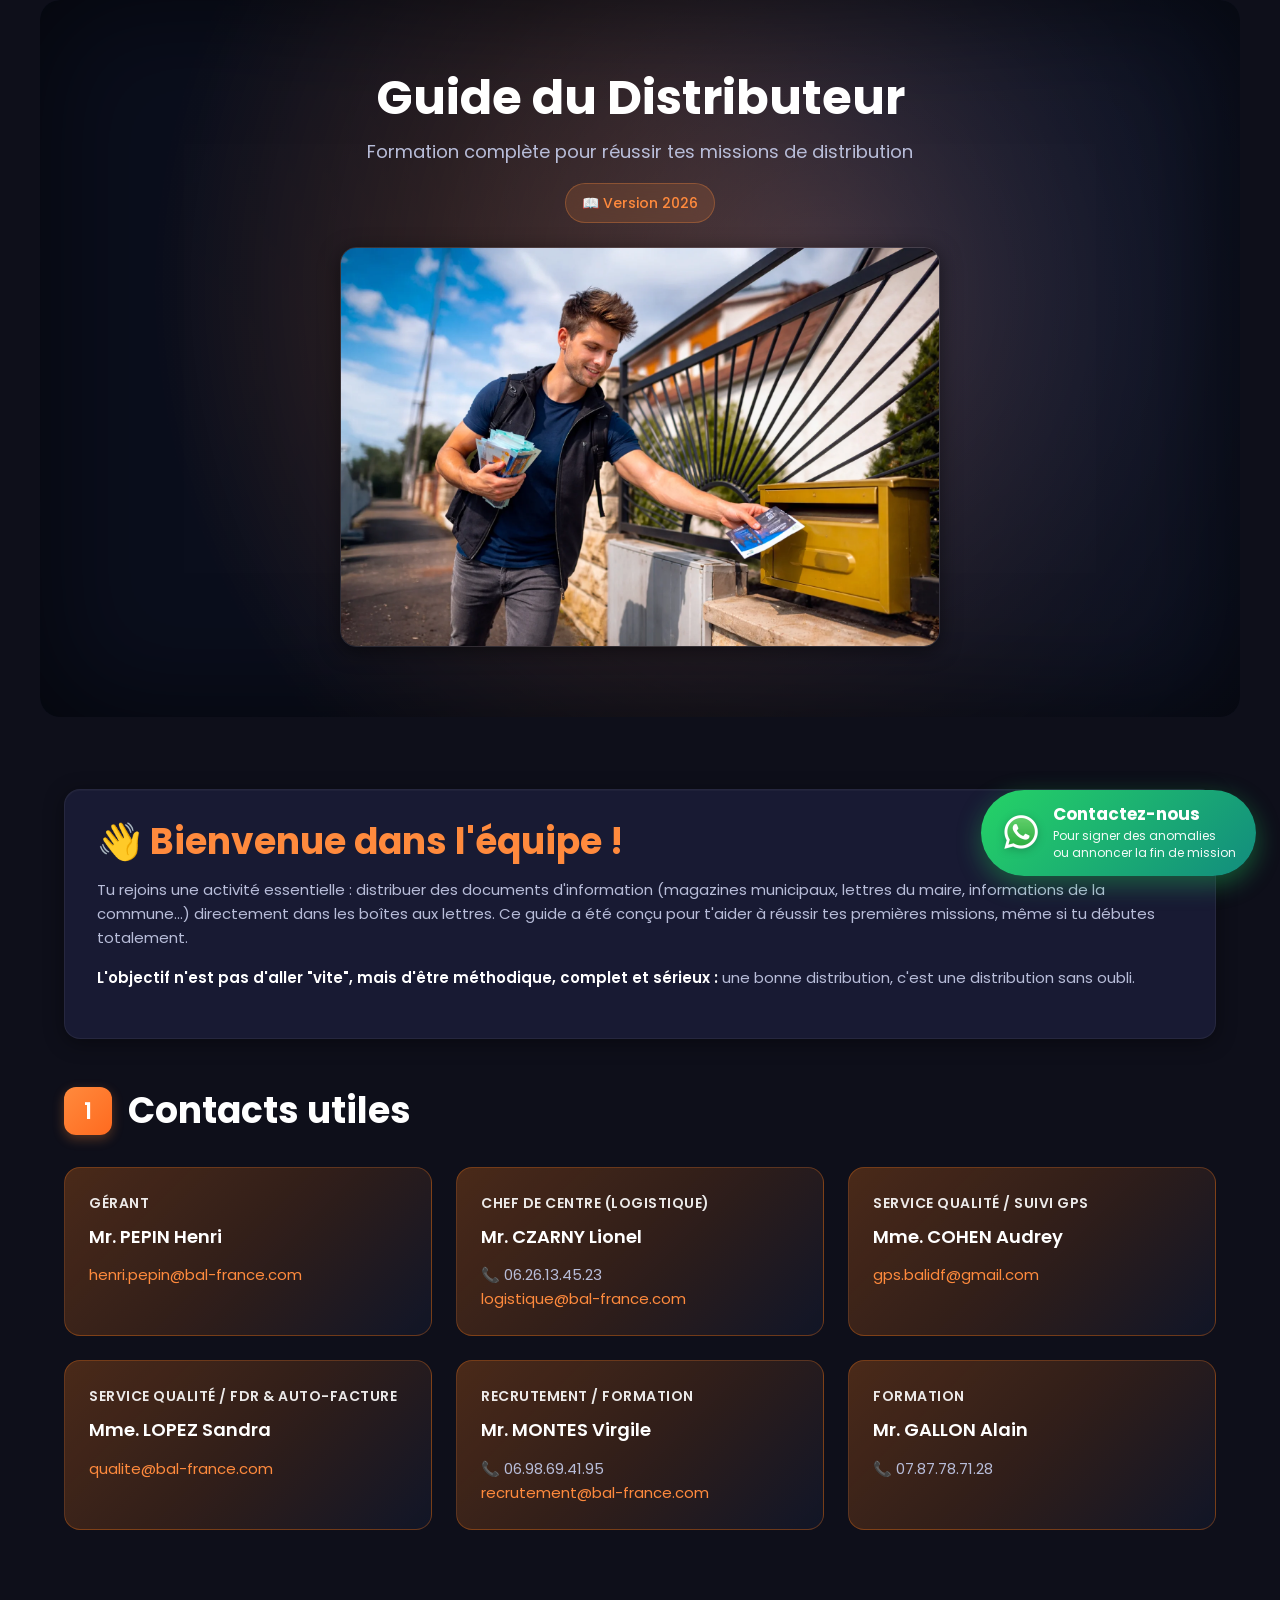
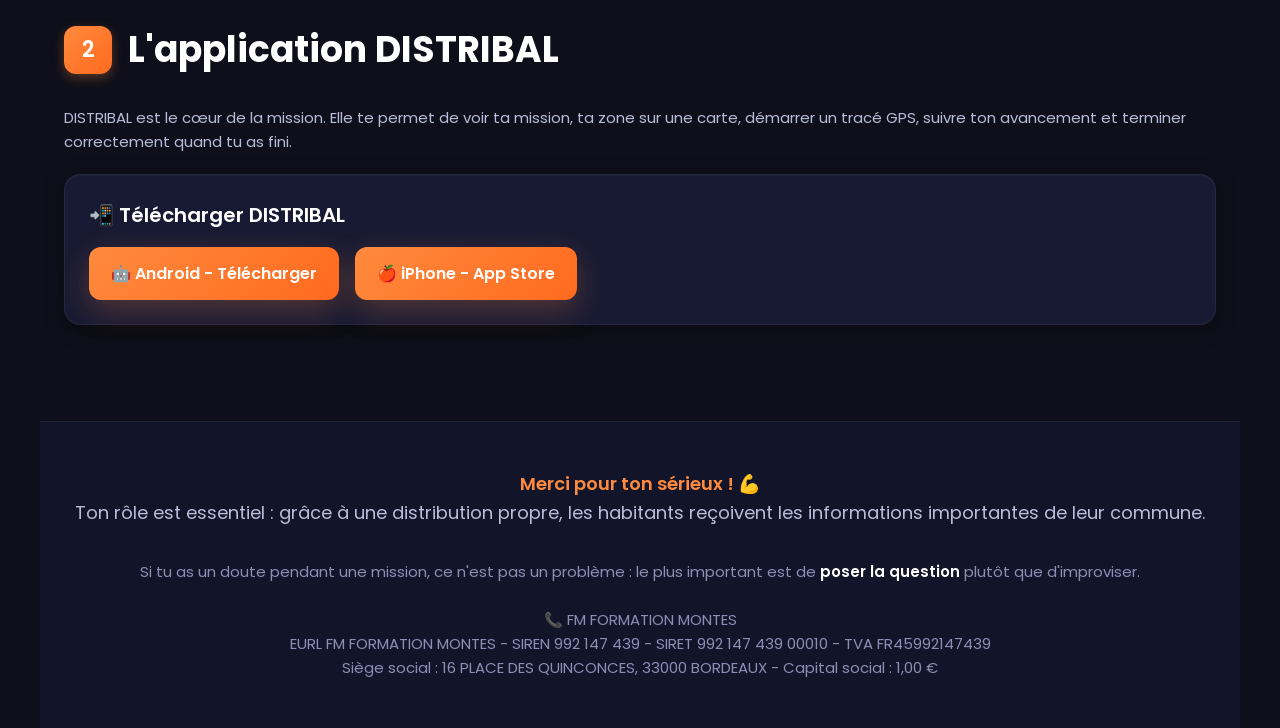
==== commit c1a27477: "Suppression de plusieurs sections" ====
--- a/index.html
+++ b/index.html
@@ -4,6 +4,7 @@
     <meta charset="UTF-8">
     <meta name="viewport" content="width=device-width, initial-scale=1.0">
     <title>Guide du Distributeur - BOITAUXLETTRES FRANCE</title>
+    <link rel="icon" type="image/png" href="public/favicon.png">
     <link rel="preconnect" href="https://fonts.googleapis.com">
     <link rel="preconnect" href="https://fonts.gstatic.com" crossorigin>
     <link href="https://fonts.googleapis.com/css2?family=Poppins:wght@400;500;600;700&display=swap" rel="stylesheet">
@@ -31,29 +32,10 @@
                 <p style="margin-top: 15px;"><strong>L'objectif n'est pas d'aller "vite", mais d'être méthodique, complet et sérieux :</strong> une bonne distribution, c'est une distribution sans oubli.</p>
             </div>
 
-            <!-- Section 1: Présentation -->
+            <!-- Section 1: Contacts -->
             <section class="section">
                 <div class="section-header">
                     <span class="section-number">1</span>
-                    <h2 class="section-title">Présentation de l'entreprise</h2>
-                </div>
-                
-                <p>Notre entreprise est spécialisée dans la <strong>distribution en boîtes aux lettres</strong> pour le compte des collectivités locales (mairies, communautés de communes…). Nous assurons une diffusion organisée, respectueuse des zones, et suivie grâce à un <strong>système de traçabilité GPS</strong>.</p>
-                
-                <div class="card mt-20">
-                    <div class="card-title">🎯 Notre priorité</div>
-                    <ul class="checklist">
-                        <li><span class="checklist-icon">✓</span> Que les habitants reçoivent bien l'information</li>
-                        <li><span class="checklist-icon">✓</span> Que chaque secteur soit entièrement distribué</li>
-                        <li><span class="checklist-icon">✓</span> Que chaque mission soit clairement suivie et validée</li>
-                    </ul>
-                </div>
-            </section>
-
-            <!-- Section 2: Contacts -->
-            <section class="section">
-                <div class="section-header">
-                    <span class="section-number">2</span>
                     <h2 class="section-title">Contacts utiles</h2>
                 </div>
                 
@@ -105,170 +87,17 @@
                 </div>
             </section>
 
-            <!-- Section 3: Déroulement mission -->
+            <!-- Section 2: Application DISTRIBAL -->
             <section class="section">
                 <div class="section-header">
-                    <span class="section-number">3</span>
-                    <h2 class="section-title">Le déroulement d'une mission</h2>
-                </div>
-                
-                <p class="mb-20">Une mission de distribution suit toujours les mêmes étapes. Si tu respectes ces étapes, tu travailles proprement et tu évites les oublis.</p>
-                
-                <div class="steps">
-                    <div class="step">
-                        <div class="step-content">
-                            <div class="step-title">Réception de la mission</div>
-                            <p>On te communique les infos principales : la zone à distribuer, le volume (nombre de documents), le délai (date limite), le lieu d'enlèvement des documents.</p>
-                        </div>
-                    </div>
-                    <div class="step">
-                        <div class="step-content">
-                            <div class="step-title">Récupération des documents</div>
-                            <p>Tu récupères les documents au dépôt / mairie / centre technique. Avant de partir, vérifie que tu as une quantité suffisante, que les documents sont en bon état, et que tu as ton matériel (badge, clé, chariot si fourni).</p>
-                        </div>
-                    </div>
-                    <div class="step">
-                        <div class="step-content">
-                            <div class="step-title">Distribution sur le terrain</div>
-                            <p>Tu distribues uniquement dans ton secteur attribué, en suivant la carte dans DISTRIBAL. Le suivi GPS sert à confirmer que le secteur a été parcouru correctement.</p>
-                        </div>
-                    </div>
-                    <div class="step">
-                        <div class="step-content">
-                            <div class="step-title">Fin de mission et validation</div>
-                            <p>Quand tu as fini tout le secteur, tu termines correctement le tracé dans l'application, puis tu fais ton retour au Chef de centre : Lionel.</p>
-                        </div>
-                    </div>
-                </div>
-            </section>
-
-            <!-- Section 4: Secteur -->
-            <section class="section">
-                <div class="section-header">
-                    <span class="section-number">4</span>
-                    <h2 class="section-title">Secteur</h2>
-                </div>
-                
-                <h3 style="margin-bottom: 16px;">Exemple :</h3>
-                
-                <div class="sector-layout">
-                    <div class="sector-text">
-                        <p class="mb-20">Voici un exemple de secteur sur Bordeaux. Tu retrouveras ce type de carte directement dans ton application DISTRIBAL. Grâce à ton point de géolocalisation, tu peux suivre en temps réel ta position et ainsi veiller à respecter précisément les limites du secteur de distribution.</p>
-                        
-                        <div class="alert alert-warning">
-                            <span class="alert-icon">⚠️</span>
-                            <div>
-                                <div class="alert-title">Important</div>
-                                <div class="alert-text">Un secteur correspond à une zone précise définie par Lionel, le chef de centre. Lorsqu'il est situé au milieu d'une rue ou d'une avenue, cela signifie que seul un côté de la rue doit être distribué : celui indiqué en gris sur la carte.</div>
-                            </div>
-                        </div>
-                    </div>
-                    <div class="sector-image-container">
-                        <img src="public/carte-a-cheval.webp" alt="Exemple de secteur de distribution" class="sector-image">
-                    </div>
-                </div>
-            </section>
-
-            <!-- Section 5: Conseils pratiques -->
-            <section class="section">
-                <div class="section-header">
-                    <span class="section-number">5</span>
-                    <h2 class="section-title">Conseils pratiques</h2>
-                </div>
-                
-                <p>Avant de commencer, sache qu'un secteur de distribution peut s'étendre sur plusieurs jours. Il est donc important de bien analyser ta zone dès le démarrage et de te fixer des limites virtuelles, souvent délimitées par les grandes avenues qui traversent le secteur.</p>
-                
-                <p>L'objectif est de travailler secteur par secteur, sans s'éparpiller. Il n'est pas recommandé de commencer d'un côté du secteur et de se retrouver une heure plus tard à l'opposé : tu risques d'oublier des rues ou des impasses.</p>
-                
-                <div class="card mt-20">
-                    <div class="card-title">La bonne pratique :</div>
-                    <ul class="checklist">
-                        <li><span class="checklist-icon">✓</span><span>Gare ton véhicule avec le stock de documents à l'intérieur.</span></li>
-                        <li><span class="checklist-icon">✓</span><span>Distribue autour de ton véhicule dans le secteur 1.</span></li>
-                        <li><span class="checklist-icon">✓</span><span>Une fois ce premier périmètre terminé, passe au secteur 2, et ainsi de suite.</span></li>
-                    </ul>
-                </div>
-                                
-                <div class="conseils-layout">
-                    <div class="conseils-image-main">
-                        <p class="mt-20">Ainsi, tu ne seras jamais trop loin de ton véhicule lorsque tes documents seront épuisés, et tu assureras une distribution optimisée, méthodique et complète.</p>
-                        <img src="public/conseils-pratiques.webp" alt="Conseils pratiques" class="conseils-main-image">
-                    </div>
-                    <div class="conseils-days-container">
-                        <div class="conseils-day-item">
-                            <div class="conseils-day-content">
-                                <div class="conseils-day-title">Jour 1</div>
-                                <img src="public/jour-1.webp" alt="Jour 1" class="conseils-day-image">
-                            </div>
-                        </div>
-                        <div class="conseils-day-item">
-                            <div class="conseils-day-content">
-                                <div class="conseils-day-title">Jour 2</div>
-                                <img src="public/jour-2.webp" alt="Jour 2" class="conseils-day-image">
-                            </div>
-                        </div>
-                        <div class="conseils-day-item">
-                            <div class="conseils-day-content">
-                                <div class="conseils-day-title">Jour 3</div>
-                                <img src="public/jour-3.webp" alt="Jour 3" class="conseils-day-image">
-                            </div>
-                        </div>
-                    </div>
-                </div>
-            </section>
-
-            <!-- Section 6: STOP PUB -->
-            <section class="section">
-                <div class="section-header">
-                    <span class="section-number">6</span>
-                    <h2 class="section-title">Règle STOP PUB</h2>
-                </div>
-                
-                <div class="alert alert-warning">
-                    <span class="alert-icon">⚠️</span>
-                    <div>
-                        <div class="alert-title">Règle très importante</div>
-                        <div class="alert-text">Même si une boîte aux lettres indique "STOP PUB", <strong>tu dois quand même distribuer les documents municipaux</strong>. Pourquoi ? Parce que ce n'est pas de la publicité : c'est de l'<strong>information territoriale</strong>.</div>
-                    </div>
-                </div>
-            </section>
-
-            <!-- Section 7: Comprendre son secteur -->
-            <section class="section">
-                <div class="section-header">
-                    <span class="section-number">7</span>
-                    <h2 class="section-title">Bien comprendre ton secteur</h2>
-                </div>
-                
-                <p>Ton secteur est une zone précise. Le plus important est de faire les choses dans l'ordre, sans te disperser.</p>
-                
-                <div class="card mt-20">
-                    <div class="card-title">📋 Conseils simples</div>
-                    <ul class="checklist">
-                        <li><span class="checklist-icon">✓</span> Commence d'un côté du secteur et avance progressivement</li>
-                        <li><span class="checklist-icon">✓</span> Fais rue par rue</li>
-                        <li><span class="checklist-icon">✓</span> <strong>N'oublie jamais les impasses</strong></li>
-                        <li><span class="checklist-icon">✓</span> Évite de traverser le secteur dans tous les sens (c'est la meilleure manière d'oublier une rue)</li>
-                    </ul>
-                </div>
-                
-                <div class="tip-box">
-                    <div class="tip-box-title">💡 Astuce terrain</div>
-                    <p>Gare ton véhicule, distribue autour, puis déplace-toi zone par zone. Comme ça, tu ne t'éloignes jamais trop et tu évites les aller-retours inutiles.</p>
-                </div>
-            </section>
-
-            <!-- Section 6: Application DISTRIBAL -->
-            <section class="section">
-                <div class="section-header">
-                    <span class="section-number">8</span>
+                    <span class="section-number">2</span>
                     <h2 class="section-title">L'application DISTRIBAL</h2>
                 </div>
                 
                 <p class="mb-20">DISTRIBAL est le cœur de la mission. Elle te permet de voir ta mission, ta zone sur une carte, démarrer un tracé GPS, suivre ton avancement et terminer correctement quand tu as fini.</p>
 
                 <!-- Image GPS -->
-                <div class="gps-image-container">
+                <div class="gps-image-container" style="display: none;">
                     <img src="[data-uri]" alt="Exemple de tracé GPS DISTRIBAL">
                     <div class="gps-caption">📍 Exemple de tracé GPS complet sur un secteur - Les lignes bleues montrent le parcours effectué</div>
                 </div>
@@ -285,238 +114,8 @@
                     </div>
                 </div>
 
-                <div class="card">
-                    <div class="card-title">🔑 Connexion à ton interface</div>
-                    <div class="steps">
-                        <div class="step">
-                            <div class="step-content">Un code d'accès t'est attribué une fois ton profil créé sur notre web app</div>
-                        </div>
-                        <div class="step">
-                            <div class="step-content">Tu te connectes à ton espace</div>
-                        </div>
-                        <div class="step">
-                            <div class="step-content">Sur la page d'accueil, tu vois ta mission / projet</div>
-                        </div>
-                        <div class="step">
-                            <div class="step-content">Tu cliques dessus → la carte s'ouvre avec un secteur en couleur : <strong>c'est ta zone attribuée</strong></div>
-                        </div>
-                    </div>
-                    <div class="alert alert-info">
-                        <span class="alert-icon">🎯</span>
-                        <div>
-                            <div class="alert-title">Objectif</div>
-                            <div class="alert-text">Distribuer toutes les rues et impasses dans ce secteur coloré.</div>
-                        </div>
-                    </div>
-                </div>
-
-                <div class="card">
-                    <div class="card-title">🎮 Contrôles de l'application</div>
-                    <div class="app-controls">
-                        <div class="app-control start">
-                            <div class="app-control-icon">▶️</div>
-                            <div class="app-control-title">DÉMARRER</div>
-                            <div class="app-control-desc">Active le GPS quand tu es prêt à distribuer</div>
-                        </div>
-                        <div class="app-control pause">
-                            <div class="app-control-icon">⏸️</div>
-                            <div class="app-control-title">PAUSE</div>
-                            <div class="app-control-desc">Pause personnelle, retour véhicule, panne de docs</div>
-                        </div>
-                        <div class="app-control stop">
-                            <div class="app-control-icon">⏹️</div>
-                            <div class="app-control-title">TERMINER</div>
-                            <div class="app-control-desc">Uniquement quand TOUT le secteur est fait</div>
-                        </div>
-                    </div>
-                    
-                    <div class="alert alert-success">
-                        <span class="alert-icon">✅</span>
-                        <div>
-                            <div class="alert-title">Règle simple</div>
-                            <div class="alert-text">Dès que tu n'es plus en train de distribuer → tu mets <strong>Pause</strong>.</div>
-                        </div>
-                    </div>
-                    
-                    <div class="alert alert-danger">
-                        <span class="alert-icon">⛔</span>
-                        <div>
-                            <div class="alert-title">Important</div>
-                            <div class="alert-text">Ne termine pas "pour plus tard" si tu n'as pas fini. Si tu dois arrêter et reprendre ensuite, utilise Pause, puis tu reprendras correctement.</div>
-                        </div>
-                    </div>
-                </div>
             </section>
 
-            <!-- Section 8: Matériel -->
-            <section class="section">
-                <div class="section-header">
-                    <span class="section-number">9</span>
-                    <h2 class="section-title">Outils de travail (matériel)</h2>
-                </div>
-                
-                <p>Selon les missions, on peut te remettre :</p>
-                
-                <div class="card mt-20">
-                    <ul class="checklist">
-                        <li><span class="checklist-icon">🔑</span><span><strong>Une clé PTT + un badge Vigik</strong> : pour accéder aux résidences</span></li>
-                        <li><span class="checklist-icon">🛒</span><span><strong>Un chariot de distribution</strong> : conseillé car les documents peuvent être lourds (A4, 30 pages…)</span></li>
-                    </ul>
-                </div>
-                
-                <div class="alert alert-info">
-                    <span class="alert-icon">📌</span>
-                    <div>
-                        <div class="alert-title">À noter</div>
-                        <div class="alert-text">Le matériel appartient à l'entreprise et doit être restitué en fin de collaboration.</div>
-                    </div>
-                </div>
-            </section>
-
-            <!-- Section 9: Badges -->
-            <section class="section">
-                <div class="section-header">
-                    <span class="section-number">10</span>
-                    <h2 class="section-title">Badges Vigik : récupération & chargement</h2>
-                </div>
-                
-                <div class="card">
-                    <div class="card-title">📥 Récupérer le fichier badges</div>
-                    <p><strong>Clique sur le lien ci-dessous (cloud)</strong> pour télécharger le fichier badges. Le distributeur récupère ce fichier <strong>deux fois par semaine</strong>.</p>
-                    <div class="btn-group">
-                        <a href="https://e.pcloud.link/publink/show?code=kZMsaOZFe2mdtGX7VYJMrklXspR0BnjxNdX" class="btn btn-accent">
-                            📂 Télécharger le fichier badges
-                        </a>
-                    </div>
-                    <div class="alert alert-warning mt-20">
-                        <span class="alert-icon">📅</span>
-                        <div>
-                            <div class="alert-title">Mise à jour du fichier</div>
-                            <div class="alert-text">Chaque <strong>lundi</strong> et <strong>jeudi matin à 9h00</strong></div>
-                        </div>
-                    </div>
-                </div>
-
-                <div class="card">
-                    <div class="card-title">📱 Application pour charger un badge (Android uniquement)</div>
-                    <p>L'application s'appelle <strong>Mifare Classic Tool</strong> :</p>
-                    <div class="btn-group">
-                        <a href="https://play.google.com/store/apps/details?id=de.syss.MifareClassicTool&hl=fr" class="btn btn-success">
-                            🤖 Télécharger Mifare Classic Tool
-                        </a>
-                    </div>
-                    <div class="alert alert-danger mt-20">
-                        <span class="alert-icon">🍎</span>
-                        <div>
-                            <div class="alert-title">Important : iPhone</div>
-                            <div class="alert-text">Sur iPhone, le chargement des badges avec cette application <strong>n'est pas possible</strong>.</div>
-                        </div>
-                    </div>
-                </div>
-
-                <div class="card">
-                    <div class="card-title">📝 Procédure pas à pas pour charger un badge</div>
-                    
-                    <p><strong>Prérequis :</strong></p>
-                    <ul class="checklist">
-                        <li><span class="checklist-icon">✓</span> Téléphone Android avec NFC</li>
-                        <li><span class="checklist-icon">✓</span> NFC activé dans les réglages du téléphone</li>
-                    </ul>
-                    
-                    <div class="steps mt-20">
-                        <div class="step">
-                            <div class="step-content">
-                                <div class="step-title">Télécharger le fichier</div>
-                                <p>Télécharge le fichier "badges" via le lien pCloud</p>
-                            </div>
-                        </div>
-                        <div class="step">
-                            <div class="step-content">
-                                <div class="step-title">Importer dans l'application</div>
-                                <p>Ouvre Mifare Classic Tool → Outils → Importer → Importer dump → Sélectionne le fichier .mct le plus récent</p>
-                            </div>
-                        </div>
-                        <div class="step">
-                            <div class="step-content">
-                                <div class="step-title">Écrire sur le badge</div>
-                                <p>Reviens à l'accueil → Écrire Tag → Écrire dump (cloner) → Sélectionner le dump → Choisis le fichier importé</p>
-                            </div>
-                        </div>
-                        <div class="step">
-                            <div class="step-content">
-                                <div class="step-title">Placer le badge</div>
-                                <p>Place ton badge Vigik contre l'arrière de ton téléphone (zone NFC, généralement au milieu ou en haut)</p>
-                            </div>
-                        </div>
-                        <div class="step">
-                            <div class="step-content">
-                                <div class="step-title">Attendre le chargement</div>
-                                <p>Si ton téléphone vibre, c'est bon ! Attends environ 1 min avec le badge collé au dos du téléphone jusqu'à voir "SUCCESS"</p>
-                            </div>
-                        </div>
-                    </div>
-                </div>
-            </section>
-
-            <!-- Section 11: Conseils terrain -->
-            <section class="section">
-                <div class="section-header">
-                    <span class="section-number">11</span>
-                    <h2 class="section-title">Conseils terrain</h2>
-                </div>
-                
-                <div class="card">
-                    <ul class="checklist">
-                        <li><span class="checklist-icon">✓</span><span><strong>Avance méthodiquement</strong> : rue par rue, puis impasses</span></li>
-                        <li><span class="checklist-icon">✓</span><span>Ne dépose <strong>jamais</strong> des documents au sol "pour gagner du temps"</span></li>
-                        <li><span class="checklist-icon">✓</span><span>Si une résidence est inaccessible : ne force pas, ne laisse pas au sol, <strong>note-le et signale-le</strong></span></li>
-                        <li><span class="checklist-icon">✓</span><span>Insère bien le document dans la boîte (qu'il ne dépasse pas, surtout s'il pleut)</span></li>
-                        <li><span class="checklist-icon">✓</span><span>Reste courtois : tu représentes l'image de l'entreprise et de la collectivité</span></li>
-                        <li><span class="checklist-icon">✓</span><span><strong>Si tu t'arrêtes → Pause dans l'app</strong></span></li>
-                    </ul>
-                </div>
-            </section>
-
-            <!-- Section 11: Fin de mission -->
-            <section class="section">
-                <div class="section-header">
-                    <span class="section-number">12</span>
-                    <h2 class="section-title">Fin de mission</h2>
-                </div>
-                
-                <p>Quand tu as terminé :</p>
-                
-                <div class="card mt-20">
-                    <ul class="checklist">
-                        <li><span class="checklist-icon">✓</span> Assure-toi que le tracé est bien terminé dans l'application</li>
-                        <li><span class="checklist-icon">✓</span> Envoie un message (email/WhatsApp) à Lionel pour signaler que tu as fini</li>
-                        <li><span class="checklist-icon">✓</span> Signale si besoin : rues/accès impossibles, résidences fermées, incidents, documents restants</li>
-                    </ul>
-                </div>
-            </section>
-
-            <!-- FAQ -->
-            <section class="section">
-                <div class="section-header">
-                    <span class="section-number">?</span>
-                    <h2 class="section-title">Questions fréquentes</h2>
-                </div>
-                
-                <div class="faq-item">
-                    <div class="faq-question">❓ Dois-je distribuer dans les boîtes "STOP PUB" ?</div>
-                    <div class="faq-answer"><strong>OUI</strong>, les documents municipaux ne sont pas de la publicité mais de l'information territoriale.</div>
-                </div>
-                
-                <div class="faq-item">
-                    <div class="faq-question">❓ Je n'ai plus de documents, que faire ?</div>
-                    <div class="faq-answer">Mets l'application en <strong>Pause</strong>, retourne à ton véhicule ou au dépôt pour te réapprovisionner, puis reprends à l'endroit exact où tu t'es arrêté.</div>
-                </div>
-                
-                <div class="faq-item">
-                    <div class="faq-question">❓ Mon badge ne fonctionne pas, pourquoi ?</div>
-                    <div class="faq-answer">Vérifie que tu as bien chargé le fichier le plus récent (mise à jour <strong>lundi et jeudi à 9h</strong>). Si le problème persiste, contacte ton superviseur.</div>
-                </div>
-            </section>
         </div>
 
         <!-- Footer -->
@@ -527,8 +126,9 @@
             </div>
             <div class="footer-contact">
                 Si tu as un doute pendant une mission, ce n'est pas un problème : le plus important est de <strong>poser la question</strong> plutôt que d'improviser.<br><br>
-                📞 Support : 06.26.13.45.23 | 📧 logistique@bal-france.com<br>
-                BOITAUXLETTRES FRANCE - ZA Les Eglantiers, 91090 Lisses
+                📞 FM FORMATION MONTES<br>
+                EURL FM FORMATION MONTES - SIREN 992 147 439 - SIRET 992 147 439 00010 - TVA FR45992147439<br>
+                Siège social : 16 PLACE DES QUINCONCES, 33000 BORDEAUX - Capital social : 1,00 €
             </div>
         </footer>
     </div>
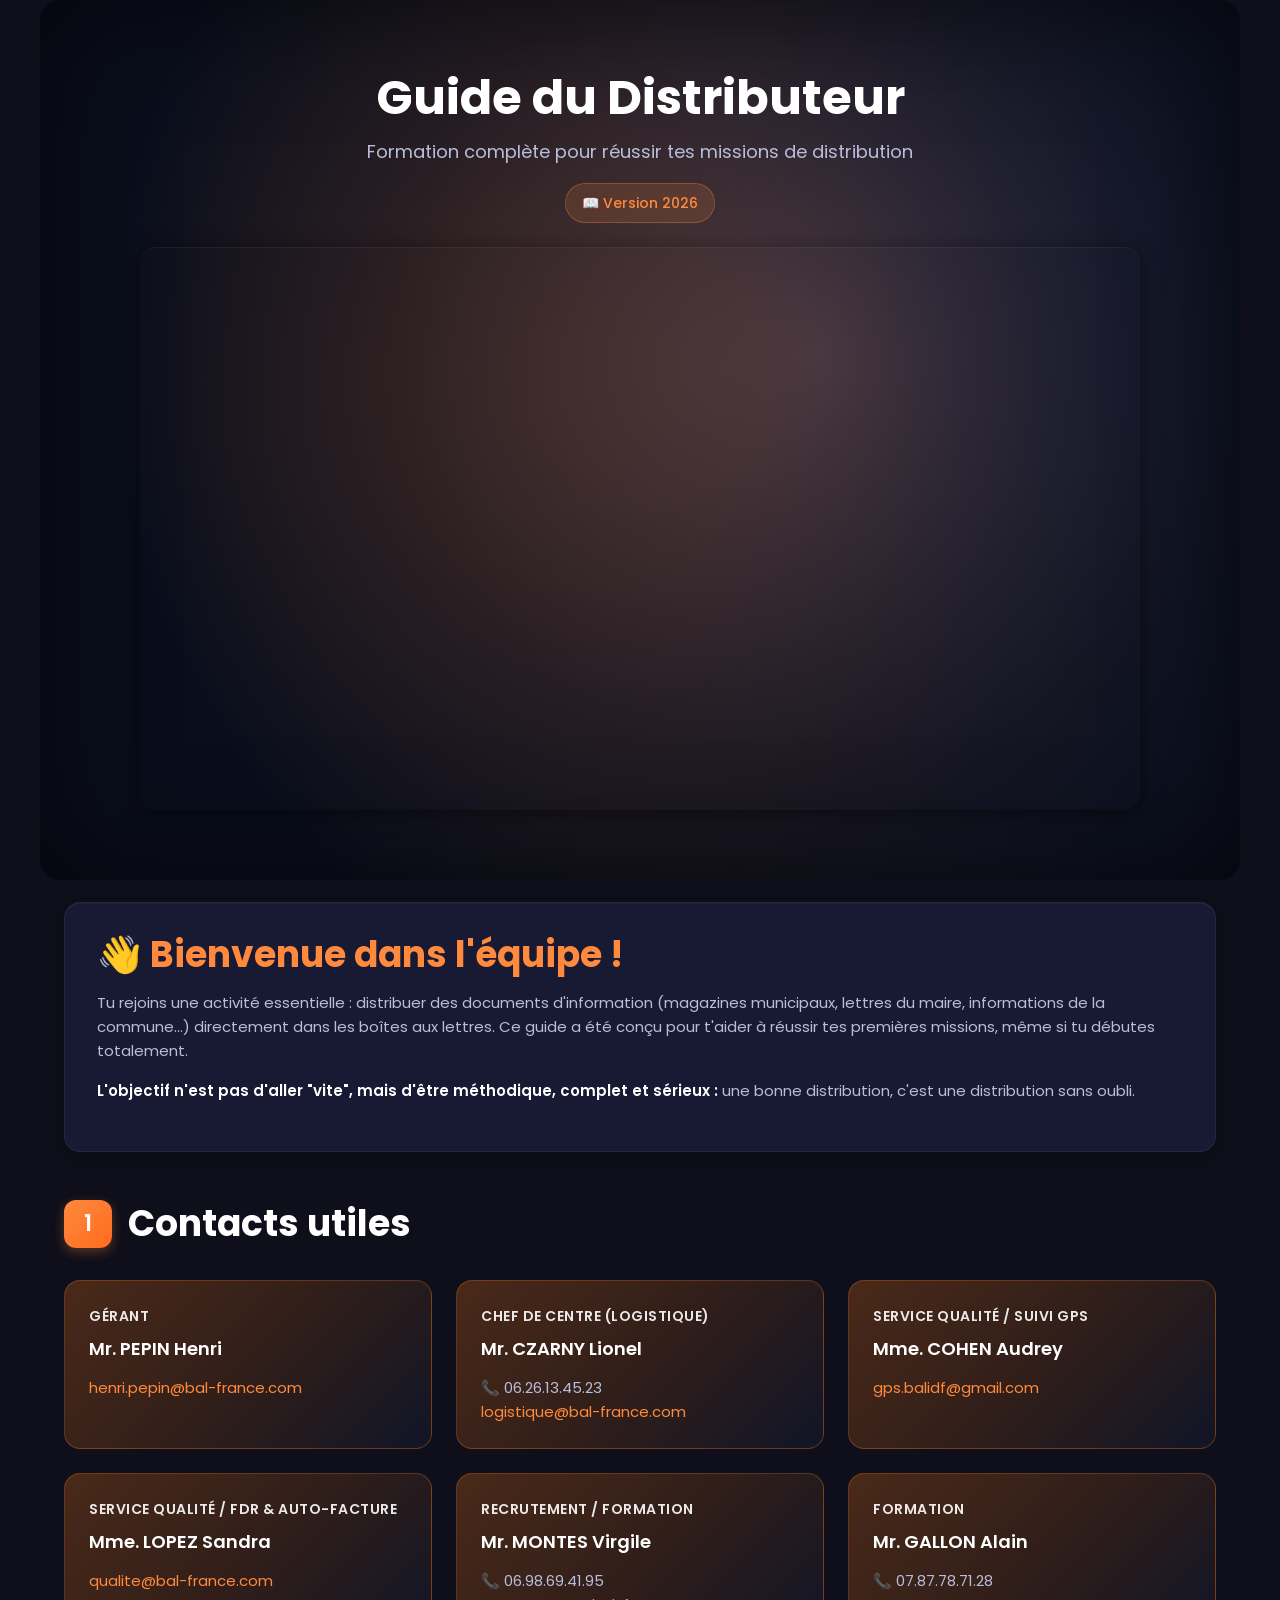
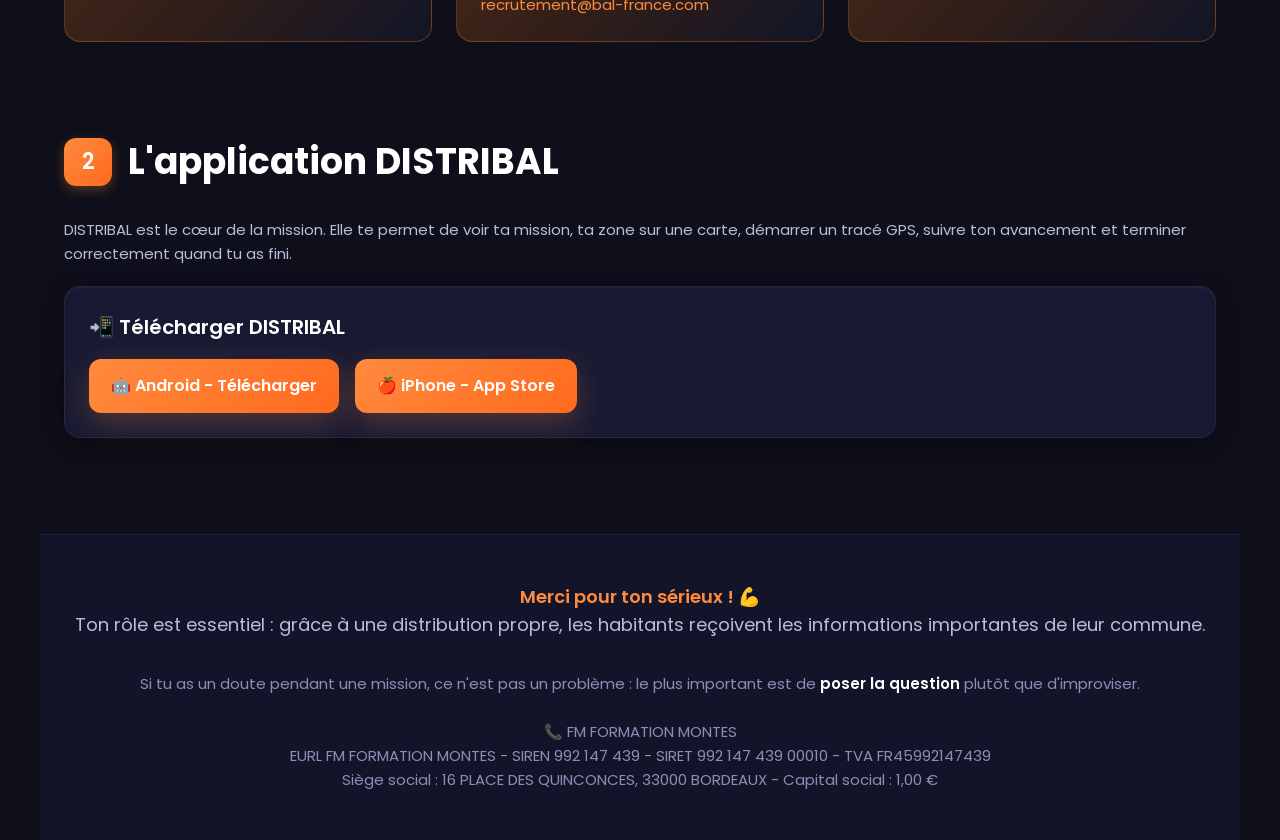
==== commit 6210072e: "Ajout de video en banniere" ====
--- a/index.html
+++ b/index.html
@@ -20,7 +20,9 @@
             <span class="header-badge">📖 Version 2026</span>
             <!-- Image Guide -->
             <div class="hero-image-container">
-                <img src="public/image-guide.webp" alt="Guide du distributeur" class="hero-image">
+                <div class="video-wrapper">
+                    <div id="yt-player"></div>
+                </div>
             </div>
         </header>
 
@@ -133,15 +135,29 @@
         </footer>
     </div>
 
-    <!-- WhatsApp Floating Button -->
-    <div class="whatsapp-float">
-        <a href="https://wa.me/33626134523" target="_blank" rel="noopener noreferrer" class="whatsapp-link">
-            <img src="public/icone-whatsapp.webp" alt="WhatsApp" class="whatsapp-icon">
-            <div class="whatsapp-text">
-                <div class="whatsapp-title">Contactez-nous</div>
-                <div class="whatsapp-subtitle">Pour signer des anomalies<br>ou annoncer la fin de mission</div>
-            </div>
-        </a>
-    </div>
+<script>
+    var tag = document.createElement('script');
+    tag.src = "https://www.youtube.com/iframe_api";
+    document.head.appendChild(tag);
+
+    function onYouTubeIframeAPIReady() {
+        new YT.Player('yt-player', {
+            videoId: 'NrHuRGNj-gY',
+            playerVars: {
+                autoplay: 1,
+                loop: 1,
+                playlist: 'NrHuRGNj-gY',
+                controls: 1,
+                rel: 0
+            },
+            events: {
+                onReady: function(event) {
+                    event.target.setVolume(50);
+                    event.target.playVideo();
+                }
+            }
+        });
+    }
+</script>
 </body>
 </html>
--- a/styles.css
+++ b/styles.css
@@ -105,7 +105,7 @@
 }
 
 .content {
-    padding: 90px 0px 0px 0px;
+    padding: 40px 0px 0px 0px;
 }
 
 /* ============================================
@@ -117,21 +117,30 @@
     text-align: center;
     position: relative;
     z-index: 1;
-    max-width: 800px;
-}
-
-.header .hero-image {
-    max-width: 100%;
-    height: auto;
-    max-height: 400px;
+    max-width: 1000px;
+}
+
+
+
+.video-wrapper {
+    position: relative;
+    width: 100%;
+    padding-bottom: 56.25%; /* Ratio 16:9 */
+    height: 0;
+    overflow: hidden;
     border-radius: 16px;
-    border: 1px solid rgba(255,255,255,0.1);
-    box-shadow: 
+    box-shadow:
         0 4px 20px rgba(0,0,0,0.5),
         inset 0 1px 0 rgba(255,255,255,0.05);
-    display: block;
-    margin: 0 auto;
-    object-fit: contain;
+}
+
+.video-wrapper iframe {
+    position: absolute;
+    top: 0;
+    left: 0;
+    width: 100%;
+    height: 100%;
+    border-radius: 16px;
 }
 
 /* ============================================
@@ -954,18 +963,13 @@
     }
 
     .content {
-        padding: 64px 0;
+        padding: 24px 0;
     }
 
     /* Hero image mobile */
     .header .hero-image-container {
         margin: 16px auto 0 auto;
         max-width: 100%;
-    }
-
-    .header .hero-image {
-        max-height: 250px;
-        border-radius: 12px;
     }
 
     /* Sections mobile */
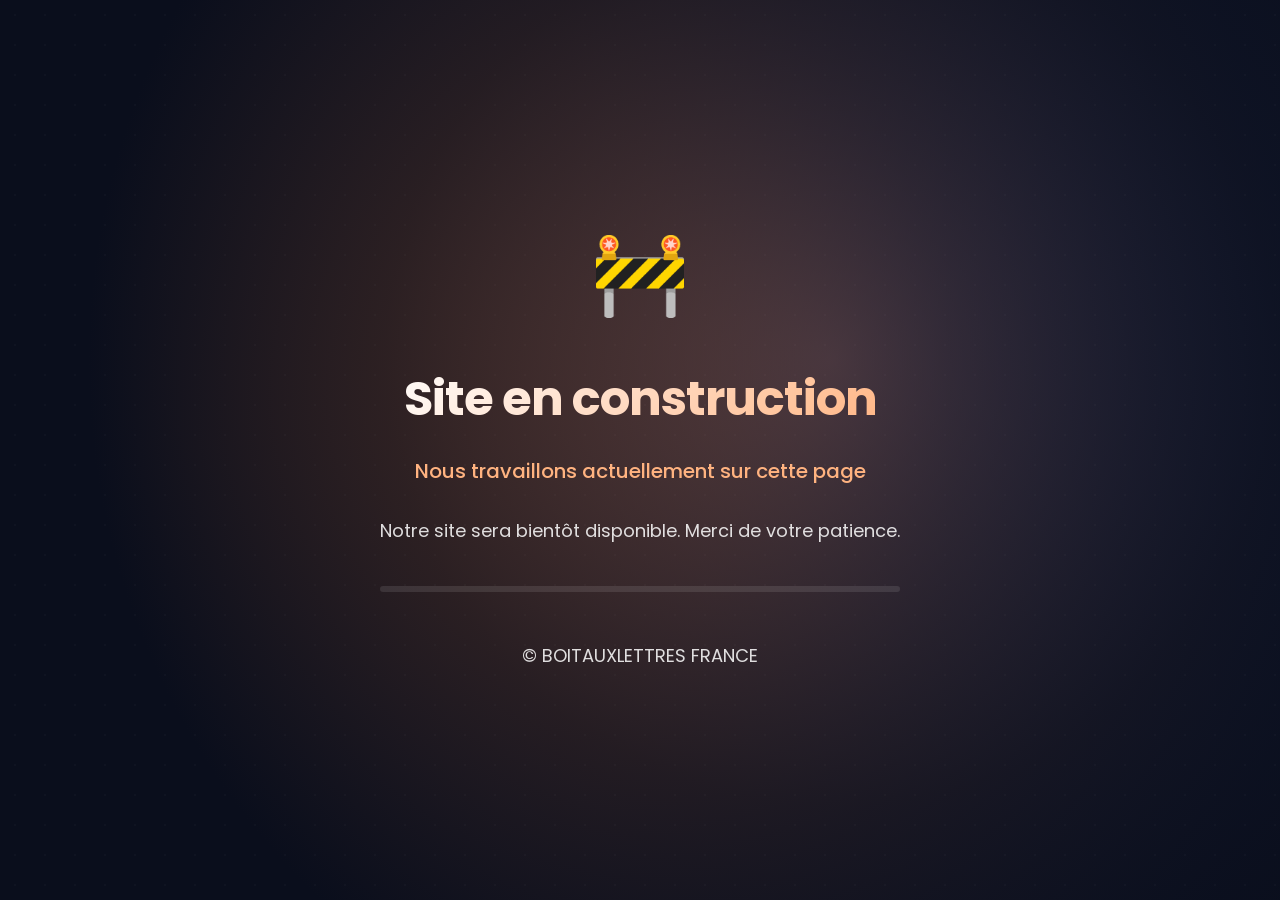
==== commit e5582d4f: "Modification site en construction" ====
--- a/index.html
+++ b/index.html
@@ -3,161 +3,167 @@
 <head>
     <meta charset="UTF-8">
     <meta name="viewport" content="width=device-width, initial-scale=1.0">
-    <title>Guide du Distributeur - BOITAUXLETTRES FRANCE</title>
+    <meta name="robots" content="noindex, nofollow, noarchive, nosnippet, noimageindex">
+    <meta name="googlebot" content="noindex, nofollow, noarchive, nosnippet, noimageindex">
+    <meta name="bingbot" content="noindex, nofollow, noarchive, nosnippet, noimageindex">
+    <title>Site en construction - BOITAUXLETTRES FRANCE</title>
     <link rel="icon" type="image/png" href="public/favicon.png">
     <link rel="preconnect" href="https://fonts.googleapis.com">
     <link rel="preconnect" href="https://fonts.gstatic.com" crossorigin>
     <link href="https://fonts.googleapis.com/css2?family=Poppins:wght@400;500;600;700&display=swap" rel="stylesheet">
-    <link rel="stylesheet" href="styles.css">
+    <style>
+        * {
+            margin: 0;
+            padding: 0;
+            box-sizing: border-box;
+        }
+
+        html, body {
+            height: 100%;
+            font-family: 'Poppins', -apple-system, BlinkMacSystemFont, sans-serif;
+            background: #0a0e1c;
+            color: #fff;
+            overflow: hidden;
+        }
+
+        .construction {
+            min-height: 100vh;
+            display: flex;
+            align-items: center;
+            justify-content: center;
+            text-align: center;
+            padding: 20px;
+            background:
+                radial-gradient(
+                    circle at 65% 40%,
+                    rgba(28, 46, 92, 0.55),
+                    rgba(14, 19, 36, 0.85) 45%,
+                    rgba(10, 14, 28, 1) 75%
+                ),
+                radial-gradient(
+                    circle at 15% 50%,
+                    rgba(255, 122, 24, 1),
+                    rgba(255, 122, 24, 0.8) 25%,
+                    rgba(255, 122, 24, 0.6) 45%,
+                    rgba(255, 122, 24, 0.35) 65%,
+                    rgba(14, 19, 36, 0.85) 95%
+                );
+            position: relative;
+        }
+
+        .construction::before {
+            content: '';
+            position: absolute;
+            inset: 0;
+            background-image:
+                radial-gradient(rgba(255, 255, 255, 0.05) 1px, transparent 1px);
+            background-size: 30px 30px;
+            opacity: 0.4;
+        }
+
+        .construction-content {
+            position: relative;
+            z-index: 1;
+            max-width: 600px;
+        }
+
+        .construction-icon {
+            font-size: 80px;
+            margin-bottom: 30px;
+            animation: float 3s ease-in-out infinite;
+        }
+
+        @keyframes float {
+            0%, 100% { transform: translateY(0); }
+            50% { transform: translateY(-10px); }
+        }
+
+        .construction h1 {
+            font-size: 48px;
+            font-weight: 700;
+            margin-bottom: 20px;
+            letter-spacing: -1px;
+            background: linear-gradient(135deg, #fff 0%, #ffb380 100%);
+            -webkit-background-clip: text;
+            -webkit-text-fill-color: transparent;
+            background-clip: text;
+        }
+
+        .construction p {
+            font-size: 18px;
+            line-height: 1.6;
+            color: rgba(255, 255, 255, 0.85);
+            margin-bottom: 16px;
+        }
+
+        .construction p.subtitle {
+            font-size: 20px;
+            color: #ffb380;
+            font-weight: 500;
+            margin-bottom: 30px;
+        }
+
+        .progress-bar {
+            margin-top: 40px;
+            height: 6px;
+            background: rgba(255, 255, 255, 0.1);
+            border-radius: 999px;
+            overflow: hidden;
+            position: relative;
+        }
+
+        .progress-bar::after {
+            content: '';
+            position: absolute;
+            top: 0;
+            left: -40%;
+            width: 40%;
+            height: 100%;
+            background: linear-gradient(90deg, transparent, #ff7a18, transparent);
+            animation: progress 2s ease-in-out infinite;
+        }
+
+        @keyframes progress {
+            0% { left: -40%; }
+            100% { left: 100%; }
+        }
+
+        .footer-text {
+            margin-top: 50px;
+            font-size: 14px;
+            color: rgba(255, 255, 255, 0.5);
+        }
+
+        @media (max-width: 600px) {
+            .construction-icon {
+                font-size: 60px;
+                margin-bottom: 20px;
+            }
+
+            .construction h1 {
+                font-size: 32px;
+            }
+
+            .construction p {
+                font-size: 16px;
+            }
+
+            .construction p.subtitle {
+                font-size: 18px;
+            }
+        }
+    </style>
 </head>
 <body>
-    <div class="container">
-        <!-- Header -->
-        <header class="header">
-            <img src="[data-uri]" alt="BOITAUXLETTRES FRANCE" class="logo">
-            <h1>Guide du Distributeur</h1>
-            <p class="subtitle">Formation complète pour réussir tes missions de distribution</p>
-            <span class="header-badge">📖 Version 2026</span>
-            <!-- Image Guide -->
-            <div class="hero-image-container">
-                <div class="video-wrapper">
-                    <div id="yt-player"></div>
-                </div>
-            </div>
-        </header>
-
-        <div class="content">
-            <!-- Welcome Box -->
-            <div class="welcome-box">
-                <h2>👋 Bienvenue dans l'équipe !</h2>
-                <p>Tu rejoins une activité essentielle : distribuer des documents d'information (magazines municipaux, lettres du maire, informations de la commune…) directement dans les boîtes aux lettres. Ce guide a été conçu pour t'aider à réussir tes premières missions, même si tu débutes totalement.</p>
-                <p style="margin-top: 15px;"><strong>L'objectif n'est pas d'aller "vite", mais d'être méthodique, complet et sérieux :</strong> une bonne distribution, c'est une distribution sans oubli.</p>
-            </div>
-
-            <!-- Section 1: Contacts -->
-            <section class="section">
-                <div class="section-header">
-                    <span class="section-number">1</span>
-                    <h2 class="section-title">Contacts utiles</h2>
-                </div>
-                
-                <div class="contacts-grid">
-                    <div class="contact-card">
-                        <div class="contact-role">Gérant</div>
-                        <div class="contact-name">Mr. PEPIN Henri</div>
-                        <div class="contact-info">
-                            <a href="mailto:henri.pepin@bal-france.com">henri.pepin@bal-france.com</a>
-                        </div>
-                    </div>
-                    <div class="contact-card">
-                        <div class="contact-role">Chef de centre (Logistique)</div>
-                        <div class="contact-name">Mr. CZARNY Lionel</div>
-                        <div class="contact-info">
-                            📞 06.26.13.45.23<br>
-                            <a href="mailto:logistique@bal-france.com">logistique@bal-france.com</a>
-                        </div>
-                    </div>
-                    <div class="contact-card">
-                        <div class="contact-role">Service Qualité / Suivi GPS</div>
-                        <div class="contact-name">Mme. COHEN Audrey</div>
-                        <div class="contact-info">
-                            <a href="mailto:gps.balidf@gmail.com">gps.balidf@gmail.com</a>
-                        </div>
-                    </div>
-                    <div class="contact-card">
-                        <div class="contact-role">Service Qualité / FDR & Auto-Facture</div>
-                        <div class="contact-name">Mme. LOPEZ Sandra</div>
-                        <div class="contact-info">
-                            <a href="mailto:qualite@bal-france.com">qualite@bal-france.com</a>
-                        </div>
-                    </div>
-                    <div class="contact-card">
-                        <div class="contact-role">Recrutement / Formation</div>
-                        <div class="contact-name">Mr. MONTES Virgile</div>
-                        <div class="contact-info">
-                            📞 06.98.69.41.95<br>
-                            <a href="mailto:recrutement@bal-france.com">recrutement@bal-france.com</a>
-                        </div>
-                    </div>
-                    <div class="contact-card">
-                        <div class="contact-role">Formation</div>
-                        <div class="contact-name">Mr. GALLON Alain</div>
-                        <div class="contact-info">
-                            📞 07.87.78.71.28
-                        </div>
-                    </div>
-                </div>
-            </section>
-
-            <!-- Section 2: Application DISTRIBAL -->
-            <section class="section">
-                <div class="section-header">
-                    <span class="section-number">2</span>
-                    <h2 class="section-title">L'application DISTRIBAL</h2>
-                </div>
-                
-                <p class="mb-20">DISTRIBAL est le cœur de la mission. Elle te permet de voir ta mission, ta zone sur une carte, démarrer un tracé GPS, suivre ton avancement et terminer correctement quand tu as fini.</p>
-
-                <!-- Image GPS -->
-                <div class="gps-image-container" style="display: none;">
-                    <img src="[data-uri]" alt="Exemple de tracé GPS DISTRIBAL">
-                    <div class="gps-caption">📍 Exemple de tracé GPS complet sur un secteur - Les lignes bleues montrent le parcours effectué</div>
-                </div>
-
-                <div class="card">
-                    <div class="card-title">📲 Télécharger DISTRIBAL</div>
-                    <div class="btn-group">
-                        <a href="https://drive.usercontent.google.com/download?id=1DxhVIw3whpWBcs2_xnHcZwCivgx8ipgJ&export=download" class="btn btn-success">
-                            🤖 Android - Télécharger
-                        </a>
-                        <a href="https://apps.apple.com/fr/app/distribal/id6755594489" class="btn btn-primary">
-                            🍎 iPhone - App Store
-                        </a>
-                    </div>
-                </div>
-
-            </section>
-
+    <div class="construction">
+        <div class="construction-content">
+            <div class="construction-icon">🚧</div>
+            <h1>Site en construction</h1>
+            <p class="subtitle">Nous travaillons actuellement sur cette page</p>
+            <p>Notre site sera bientôt disponible. Merci de votre patience.</p>
+            <div class="progress-bar"></div>
+            <p class="footer-text">© BOITAUXLETTRES FRANCE</p>
         </div>
-
-        <!-- Footer -->
-        <footer class="footer">
-            <div class="footer-message">
-                <strong>Merci pour ton sérieux ! 💪</strong><br>
-                Ton rôle est essentiel : grâce à une distribution propre, les habitants reçoivent les informations importantes de leur commune.
-            </div>
-            <div class="footer-contact">
-                Si tu as un doute pendant une mission, ce n'est pas un problème : le plus important est de <strong>poser la question</strong> plutôt que d'improviser.<br><br>
-                📞 FM FORMATION MONTES<br>
-                EURL FM FORMATION MONTES - SIREN 992 147 439 - SIRET 992 147 439 00010 - TVA FR45992147439<br>
-                Siège social : 16 PLACE DES QUINCONCES, 33000 BORDEAUX - Capital social : 1,00 €
-            </div>
-        </footer>
     </div>
-
-<script>
-    var tag = document.createElement('script');
-    tag.src = "https://www.youtube.com/iframe_api";
-    document.head.appendChild(tag);
-
-    function onYouTubeIframeAPIReady() {
-        new YT.Player('yt-player', {
-            videoId: 'NrHuRGNj-gY',
-            playerVars: {
-                autoplay: 1,
-                loop: 1,
-                playlist: 'NrHuRGNj-gY',
-                controls: 1,
-                rel: 0
-            },
-            events: {
-                onReady: function(event) {
-                    event.target.setVolume(50);
-                    event.target.playVideo();
-                }
-            }
-        });
-    }
-</script>
 </body>
 </html>
